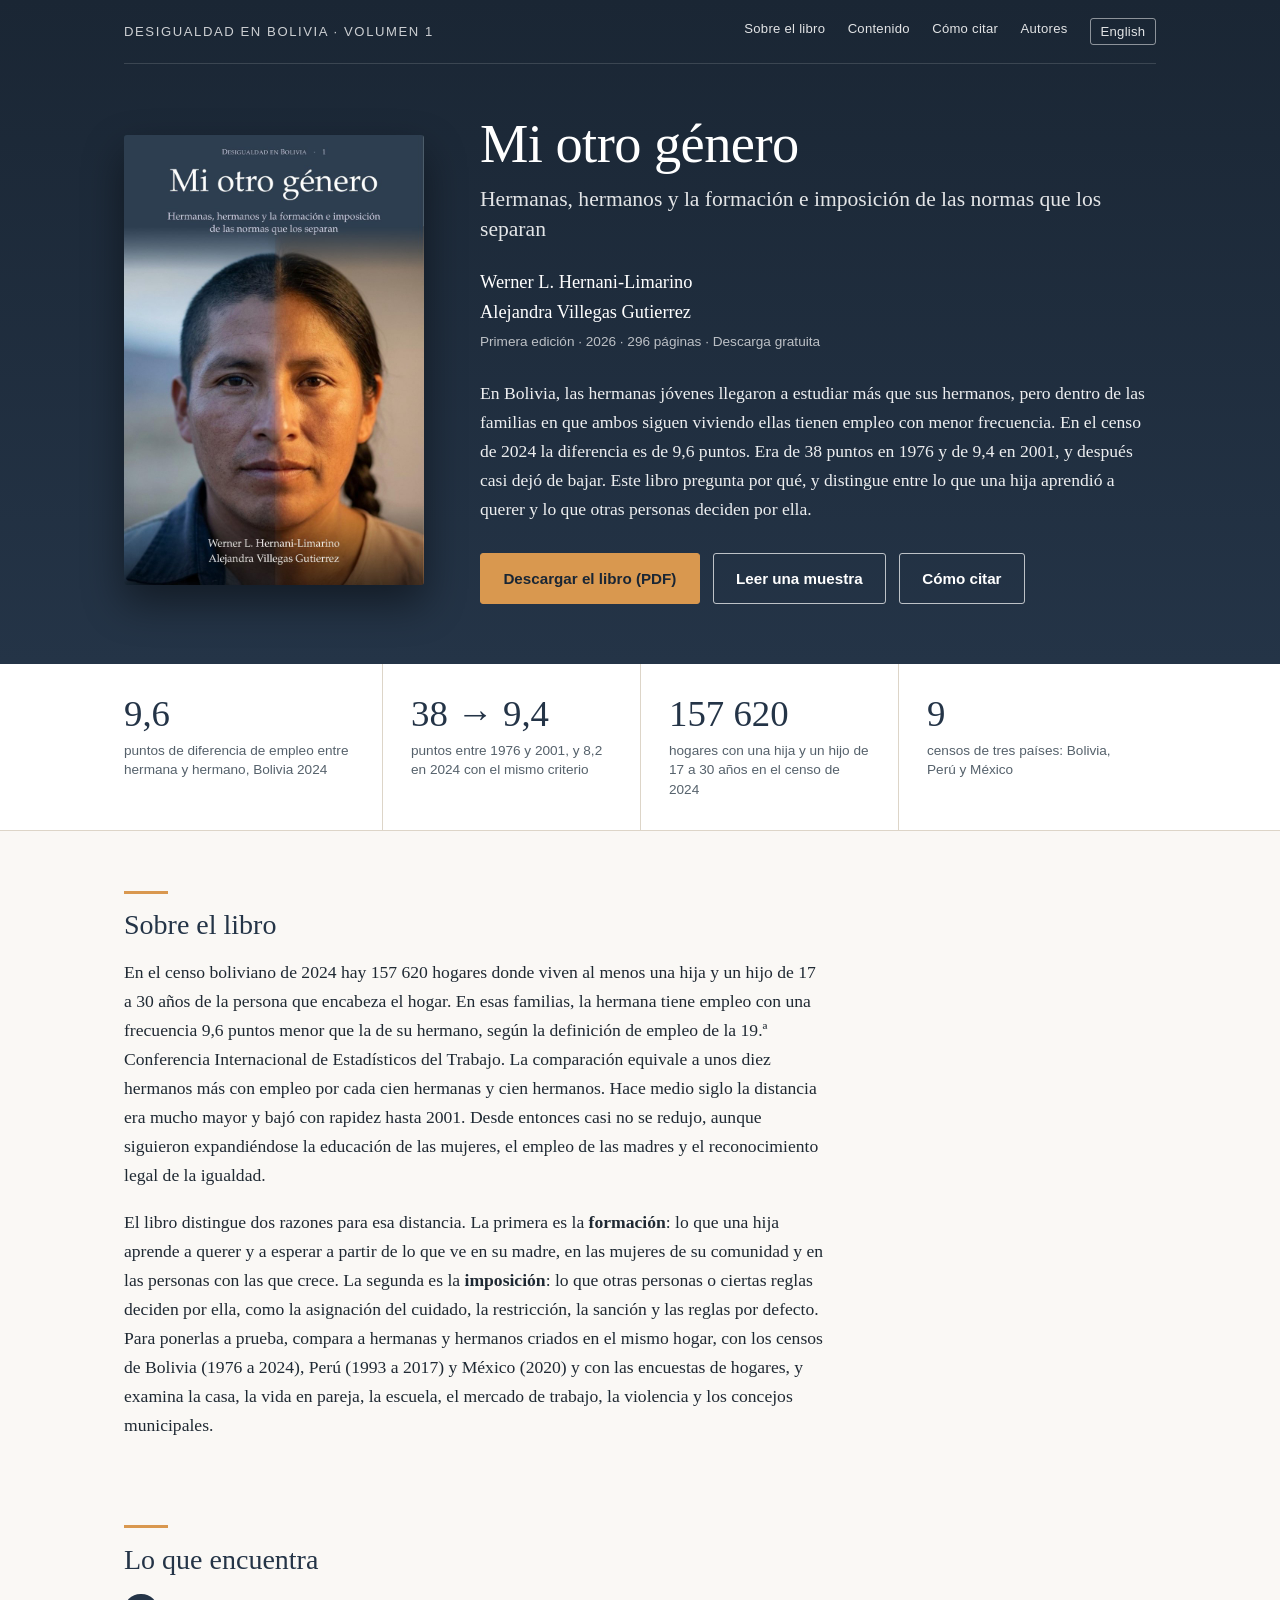
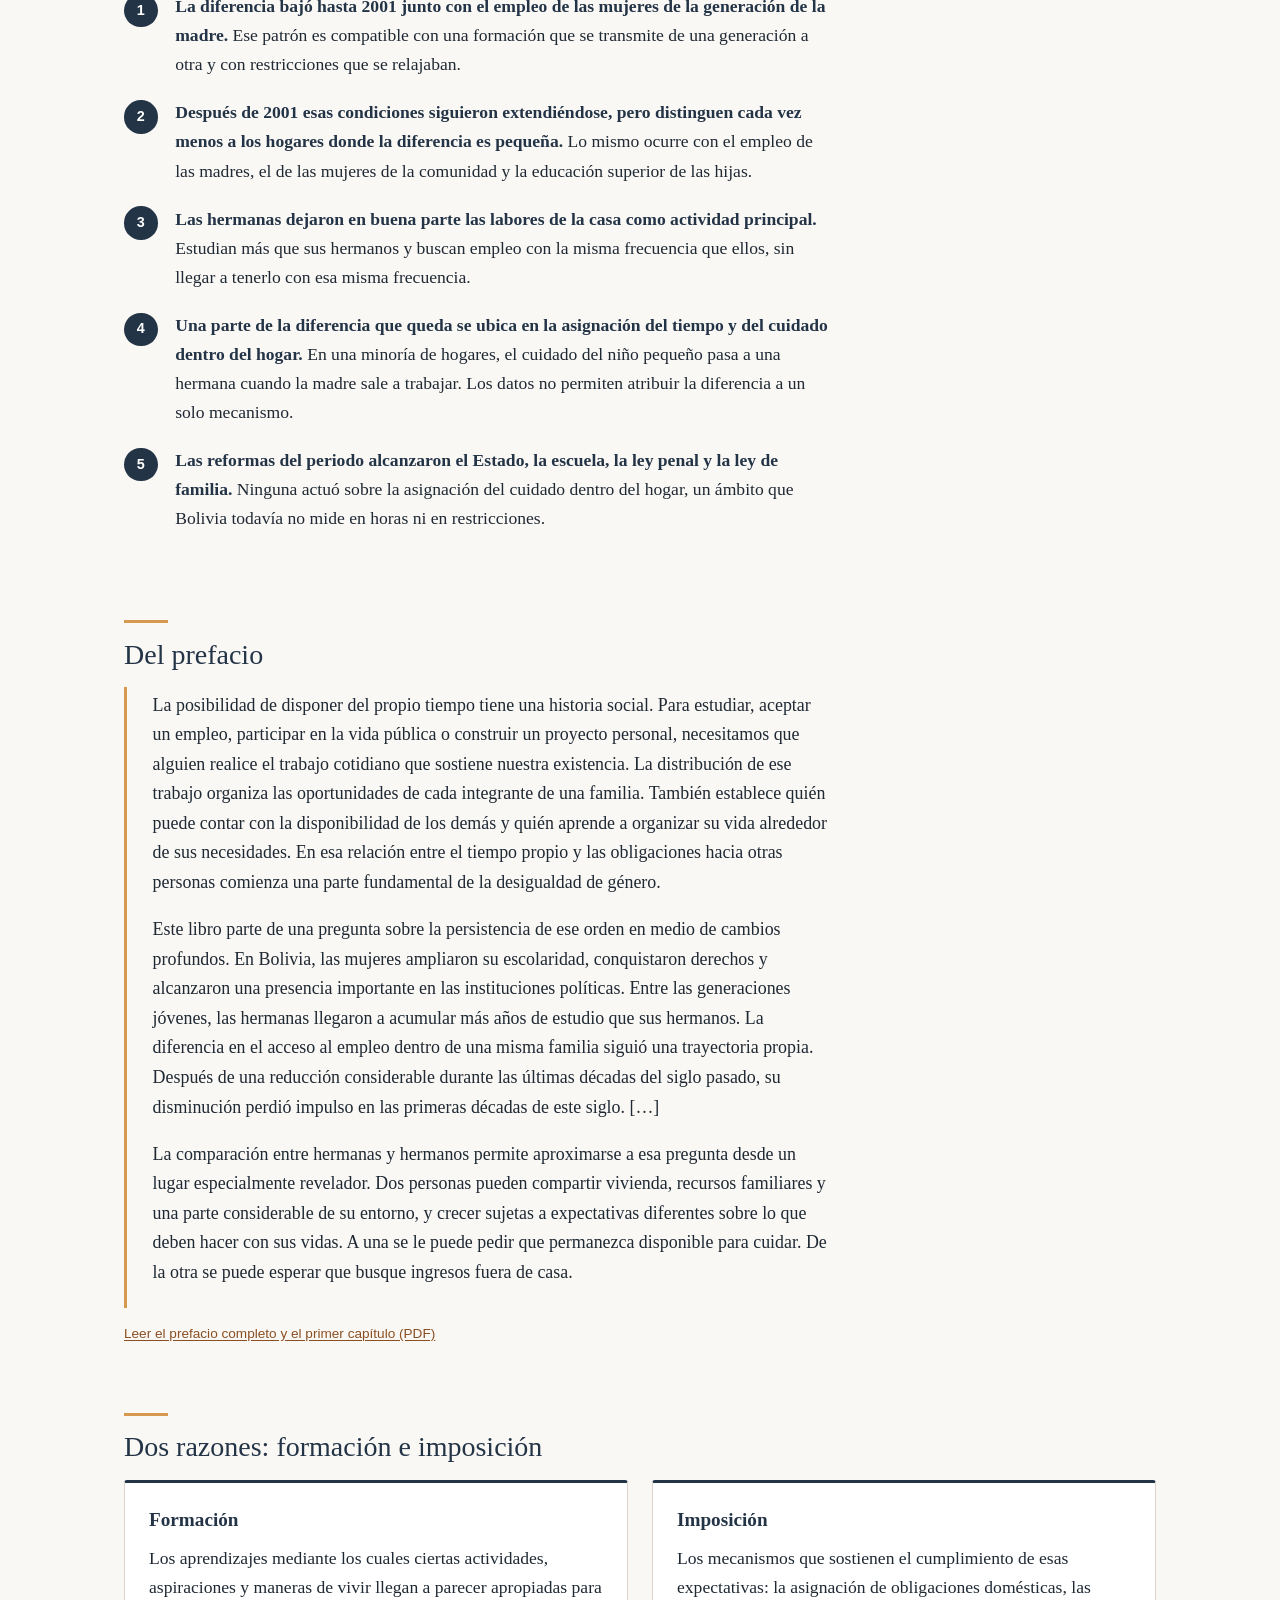
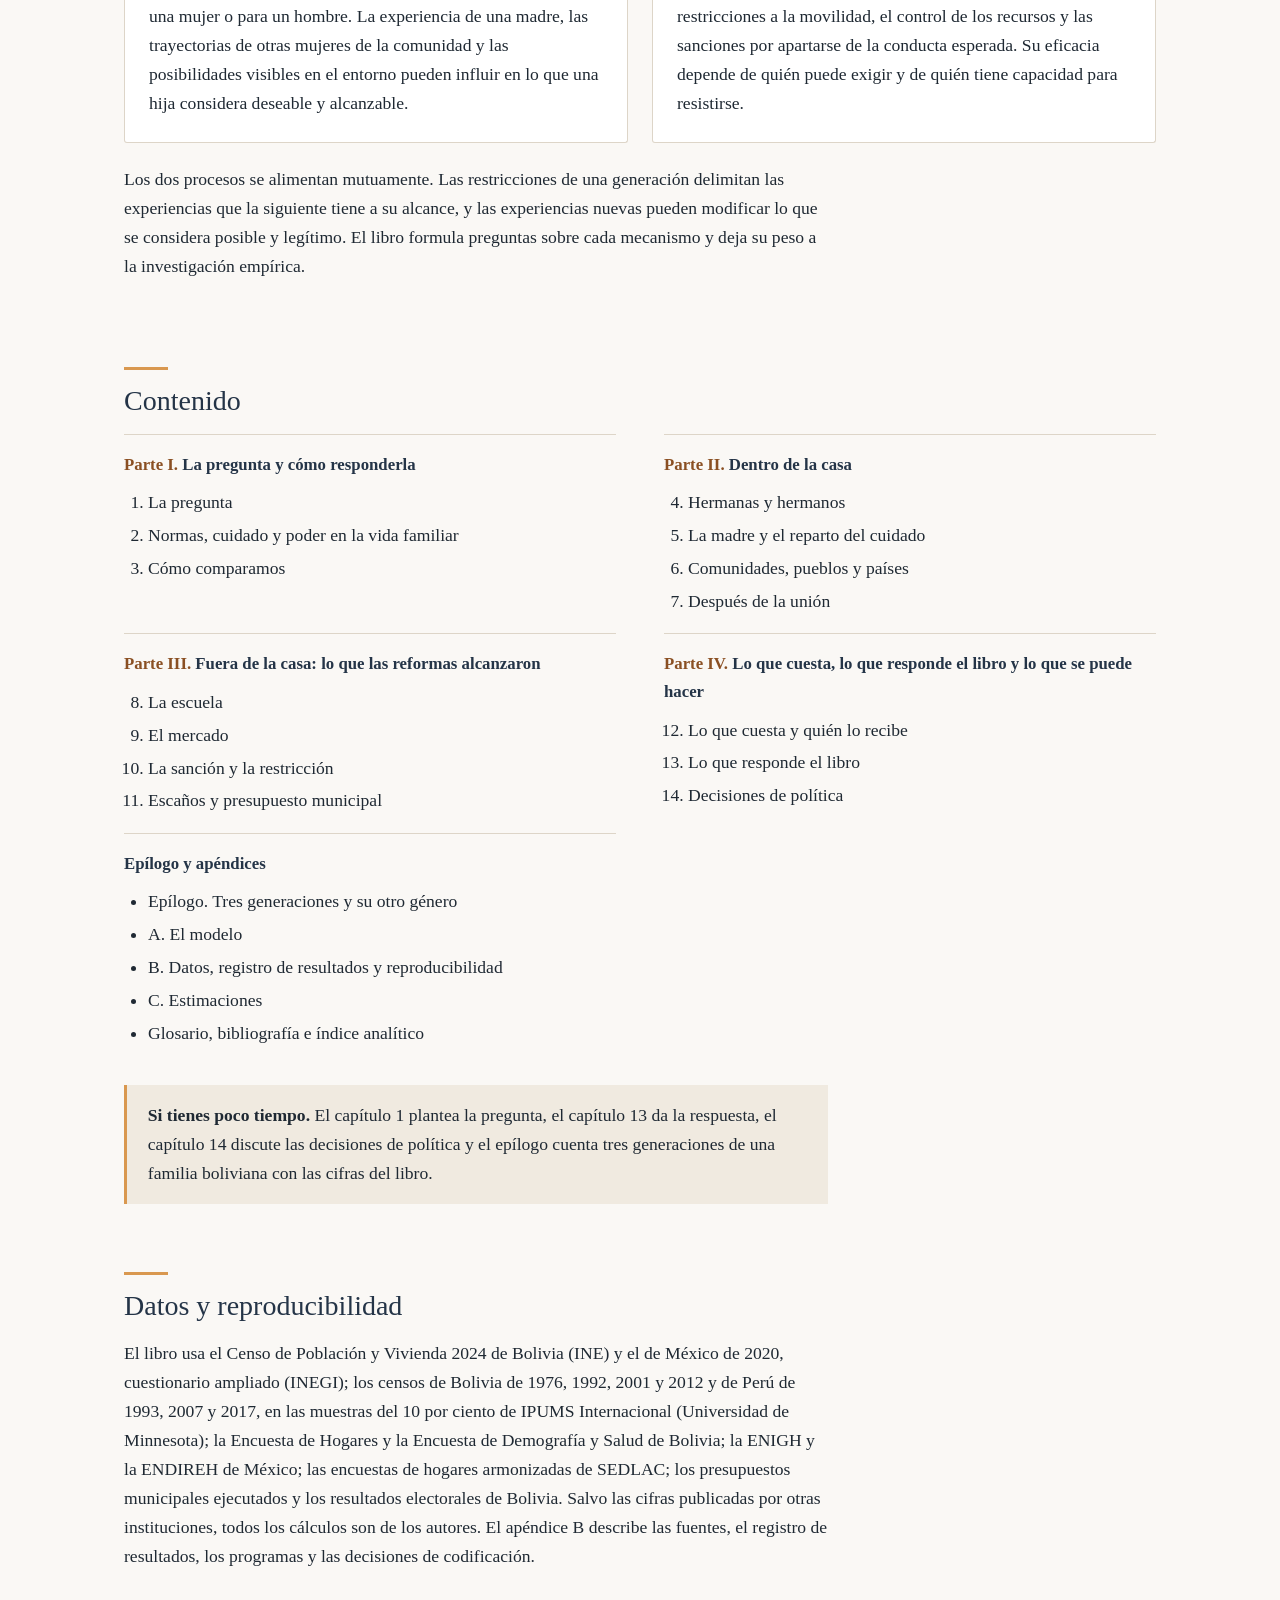
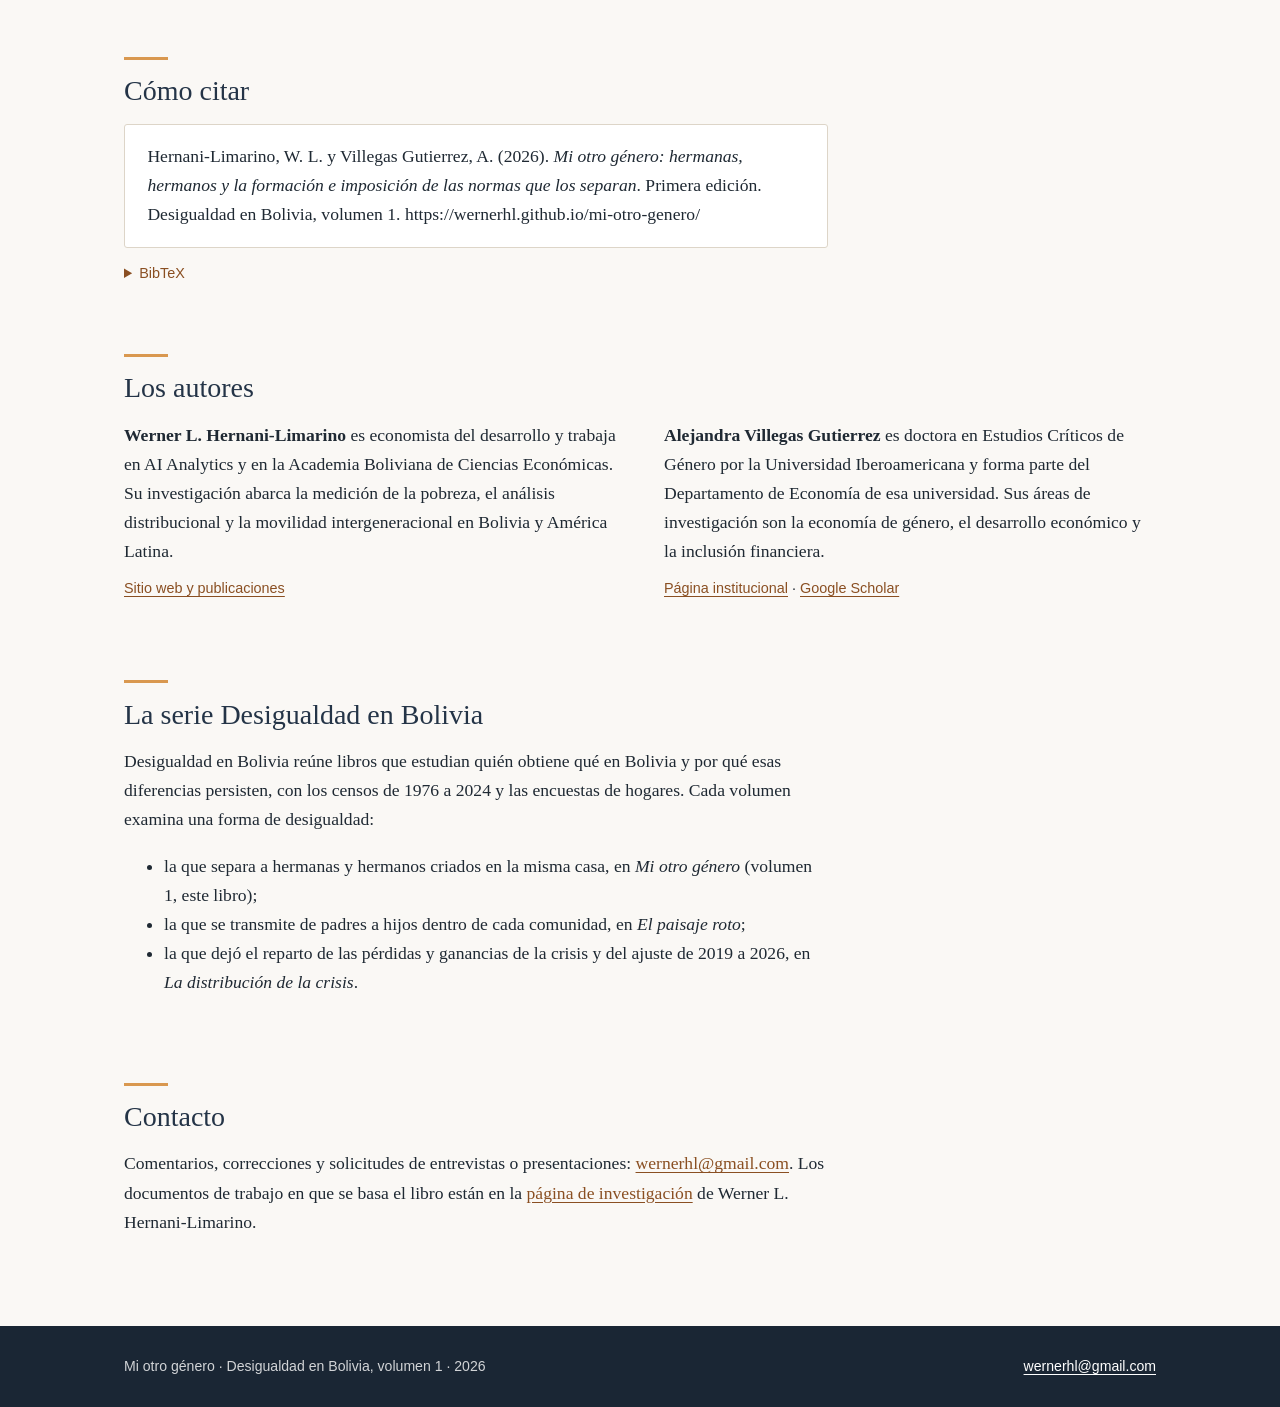
==== mi-otro-genero/index.html @ a049e43e "Move Mi otro género to standalone book pages (ES, EN) Each language has its own self-contained page " ====
<!doctype html>
<html lang="es">
<head>
<meta charset="utf-8">
<meta name="viewport" content="width=device-width, initial-scale=1">
<title>Mi otro género | Hernani-Limarino y Villegas Gutierrez</title>
<meta name="description" content="Libro sobre la diferencia de empleo entre hermanas y hermanos criados en la misma casa en Bolivia, Perú y México, y sobre cómo la formación y la imposición de las normas de género la sostienen. Desigualdad en Bolivia, volumen 1. Descarga gratuita.">
<link rel="canonical" href="https://wernerhl.github.io/mi-otro-genero/">
<link rel="alternate" hreflang="es" href="https://wernerhl.github.io/mi-otro-genero/">
<link rel="alternate" hreflang="en" href="https://wernerhl.github.io/mi-otro-genero/en/">
<link rel="alternate" hreflang="x-default" href="https://wernerhl.github.io/mi-otro-genero/">
<link rel="icon" type="image/png" href="assets/favicon.png">
<link rel="stylesheet" href="assets/style.css">
<meta property="og:type" content="book">
<meta property="og:locale" content="es">
<meta property="og:title" content="Mi otro género">
<meta property="og:description" content="Hermanas, hermanos y la formación e imposición de las normas que los separan. Werner L. Hernani-Limarino y Alejandra Villegas Gutierrez.">
<meta property="og:url" content="https://wernerhl.github.io/mi-otro-genero/">
<meta property="og:image" content="https://wernerhl.github.io/mi-otro-genero/assets/cover-og.jpg">
<meta name="twitter:card" content="summary_large_image">
<script type="application/ld+json">
{
  "@context": "https://schema.org",
  "@type": "Book",
  "name": "Mi otro género",
  "alternativeHeadline": "Hermanas, hermanos y la formación e imposición de las normas que los separan",
  "inLanguage": "es",
  "datePublished": "2026",
  "bookEdition": "Primera edición",
  "numberOfPages": 296,
  "url": "https://wernerhl.github.io/mi-otro-genero/",
  "image": "https://wernerhl.github.io/mi-otro-genero/assets/cover.jpg",
  "description": "Libro sobre la diferencia de empleo entre hermanas y hermanos criados en la misma casa en Bolivia, Perú y México, y sobre cómo la formación y la imposición de las normas de género la sostienen.",
  "keywords": "normas de género, empleo femenino, hermanas y hermanos, formación e imposición, cuidado, censos, Bolivia, América Latina",
  "author": [
    {"@type": "Person", "name": "Werner L. Hernani-Limarino"},
    {"@type": "Person", "name": "Alejandra Villegas Gutierrez"}
  ],
  "isPartOf": {"@type": "BookSeries", "name": "Desigualdad en Bolivia", "position": 1},
  "isAccessibleForFree": true,
  "workExample": {
    "@type": "Book",
    "bookFormat": "https://schema.org/EBook",
    "encodingFormat": "application/pdf",
    "url": "https://wernerhl.github.io/mi-otro-genero/mi-otro-genero.pdf"
  }
}
</script>
</head>
<body>
<a class="skip" href="#contenido-principal">Ir al contenido</a>

<header class="hero">
  <div class="wrap">
    <div class="topbar">
      <span class="series">Desigualdad en Bolivia · Volumen 1</span>
      <nav aria-label="Secciones">
        <a href="#sobre-el-libro">Sobre el libro</a>
        <a href="#contenido">Contenido</a>
        <a href="#como-citar">Cómo citar</a>
        <a href="#autores">Autores</a>
        <a class="lang" href="en/" hreflang="en" lang="en">English</a>
      </nav>
    </div>
    <div class="hero-grid">
      <figure class="cover">
        <img src="assets/cover.jpg" width="800" height="1200" alt="Portada de Mi otro género: el rostro de un hombre y de una mujer unidos en una sola imagen">
      </figure>
      <div>
        <h1>Mi otro género</h1>
        <p class="subtitle">Hermanas, hermanos y la formación e imposición de las normas que los separan</p>
        <p class="authors">Werner L. Hernani-Limarino<br>Alejandra Villegas Gutierrez</p>
        <p class="edition">Primera edición · 2026 · 296 páginas · Descarga gratuita</p>
        <p class="lead">En Bolivia, las hermanas jóvenes llegaron a estudiar más que sus hermanos, pero dentro de las familias en que ambos siguen viviendo ellas tienen empleo con menor frecuencia. En el censo de 2024 la diferencia es de 9,6 puntos. Era de 38 puntos en 1976 y de 9,4 en 2001, y después casi dejó de bajar. Este libro pregunta por qué, y distingue entre lo que una hija aprendió a querer y lo que otras personas deciden por ella.</p>
        <div class="buttons">
          <a class="btn primary" href="mi-otro-genero.pdf">Descargar el libro (PDF)</a>
          <a class="btn" href="mi-otro-genero-muestra.pdf">Leer una muestra</a>
          <a class="btn" href="#como-citar">Cómo citar</a>
        </div>
      </div>
    </div>
  </div>
</header>

<div class="figures">
  <div class="wrap">
    <ul>
      <li><span class="n">9,6</span><span class="l">puntos de diferencia de empleo entre hermana y hermano, Bolivia 2024</span></li>
      <li><span class="n">38 → 9,4</span><span class="l">puntos entre 1976 y 2001, y 8,2 en 2024 con el mismo criterio</span></li>
      <li><span class="n">157 620</span><span class="l">hogares con una hija y un hijo de 17 a 30 años en el censo de 2024</span></li>
      <li><span class="n">9</span><span class="l">censos de tres países: Bolivia, Perú y México</span></li>
    </ul>
  </div>
</div>

<main id="contenido-principal" class="wrap">

<section id="sobre-el-libro">
  <h2>Sobre el libro</h2>
  <div class="text">
    <p>En el censo boliviano de 2024 hay 157 620 hogares donde viven al menos una hija y un hijo de 17 a 30 años de la persona que encabeza el hogar. En esas familias, la hermana tiene empleo con una frecuencia 9,6 puntos menor que la de su hermano, según la definición de empleo de la 19.ª Conferencia Internacional de Estadísticos del Trabajo. La comparación equivale a unos diez hermanos más con empleo por cada cien hermanas y cien hermanos. Hace medio siglo la distancia era mucho mayor y bajó con rapidez hasta 2001. Desde entonces casi no se redujo, aunque siguieron expandiéndose la educación de las mujeres, el empleo de las madres y el reconocimiento legal de la igualdad.</p>
    <p>El libro distingue dos razones para esa distancia. La primera es la <strong>formación</strong>: lo que una hija aprende a querer y a esperar a partir de lo que ve en su madre, en las mujeres de su comunidad y en las personas con las que crece. La segunda es la <strong>imposición</strong>: lo que otras personas o ciertas reglas deciden por ella, como la asignación del cuidado, la restricción, la sanción y las reglas por defecto. Para ponerlas a prueba, compara a hermanas y hermanos criados en el mismo hogar, con los censos de Bolivia (1976 a 2024), Perú (1993 a 2017) y México (2020) y con las encuestas de hogares, y examina la casa, la vida en pareja, la escuela, el mercado de trabajo, la violencia y los concejos municipales.</p>
  </div>
</section>

<section id="hallazgos">
  <h2>Lo que encuentra</h2>
  <ol class="findings text">
    <li><strong>La diferencia bajó hasta 2001 junto con el empleo de las mujeres de la generación de la madre.</strong> Ese patrón es compatible con una formación que se transmite de una generación a otra y con restricciones que se relajaban.</li>
    <li><strong>Después de 2001 esas condiciones siguieron extendiéndose, pero distinguen cada vez menos a los hogares donde la diferencia es pequeña.</strong> Lo mismo ocurre con el empleo de las madres, el de las mujeres de la comunidad y la educación superior de las hijas.</li>
    <li><strong>Las hermanas dejaron en buena parte las labores de la casa como actividad principal.</strong> Estudian más que sus hermanos y buscan empleo con la misma frecuencia que ellos, sin llegar a tenerlo con esa misma frecuencia.</li>
    <li><strong>Una parte de la diferencia que queda se ubica en la asignación del tiempo y del cuidado dentro del hogar.</strong> En una minoría de hogares, el cuidado del niño pequeño pasa a una hermana cuando la madre sale a trabajar. Los datos no permiten atribuir la diferencia a un solo mecanismo.</li>
    <li><strong>Las reformas del periodo alcanzaron el Estado, la escuela, la ley penal y la ley de familia.</strong> Ninguna actuó sobre la asignación del cuidado dentro del hogar, un ámbito que Bolivia todavía no mide en horas ni en restricciones.</li>
  </ol>
</section>

<section id="prefacio">
  <h2>Del prefacio</h2>
  <blockquote class="preface">
    <p>La posibilidad de disponer del propio tiempo tiene una historia social. Para estudiar, aceptar un empleo, participar en la vida pública o construir un proyecto personal, necesitamos que alguien realice el trabajo cotidiano que sostiene nuestra existencia. La distribución de ese trabajo organiza las oportunidades de cada integrante de una familia. También establece quién puede contar con la disponibilidad de los demás y quién aprende a organizar su vida alrededor de sus necesidades. En esa relación entre el tiempo propio y las obligaciones hacia otras personas comienza una parte fundamental de la desigualdad de género.</p>
    <p>Este libro parte de una pregunta sobre la persistencia de ese orden en medio de cambios profundos. En Bolivia, las mujeres ampliaron su escolaridad, conquistaron derechos y alcanzaron una presencia importante en las instituciones políticas. Entre las generaciones jóvenes, las hermanas llegaron a acumular más años de estudio que sus hermanos. La diferencia en el acceso al empleo dentro de una misma familia siguió una trayectoria propia. Después de una reducción considerable durante las últimas décadas del siglo pasado, su disminución perdió impulso en las primeras décadas de este siglo. […]</p>
    <p>La comparación entre hermanas y hermanos permite aproximarse a esa pregunta desde un lugar especialmente revelador. Dos personas pueden compartir vivienda, recursos familiares y una parte considerable de su entorno, y crecer sujetas a expectativas diferentes sobre lo que deben hacer con sus vidas. A una se le puede pedir que permanezca disponible para cuidar. De la otra se puede esperar que busque ingresos fuera de casa.</p>
  </blockquote>
  <p class="source"><a href="mi-otro-genero-muestra.pdf">Leer el prefacio completo y el primer capítulo (PDF)</a></p>
</section>

<section id="dos-razones">
  <h2>Dos razones: formación e imposición</h2>
  <div class="two">
    <div class="card">
      <h3>Formación</h3>
      <p>Los aprendizajes mediante los cuales ciertas actividades, aspiraciones y maneras de vivir llegan a parecer apropiadas para una mujer o para un hombre. La experiencia de una madre, las trayectorias de otras mujeres de la comunidad y las posibilidades visibles en el entorno pueden influir en lo que una hija considera deseable y alcanzable.</p>
    </div>
    <div class="card">
      <h3>Imposición</h3>
      <p>Los mecanismos que sostienen el cumplimiento de esas expectativas: la asignación de obligaciones domésticas, las restricciones a la movilidad, el control de los recursos y las sanciones por apartarse de la conducta esperada. Su eficacia depende de quién puede exigir y de quién tiene capacidad para resistirse.</p>
    </div>
  </div>
  <div class="text">
    <p>Los dos procesos se alimentan mutuamente. Las restricciones de una generación delimitan las experiencias que la siguiente tiene a su alcance, y las experiencias nuevas pueden modificar lo que se considera posible y legítimo. El libro formula preguntas sobre cada mecanismo y deja su peso a la investigación empírica.</p>
  </div>
</section>

<section id="contenido">
  <h2>Contenido</h2>
  <div class="parts">
    <div class="part">
      <h3><span>Parte I.</span> La pregunta y cómo responderla</h3>
      <ol>
        <li>La pregunta</li>
        <li>Normas, cuidado y poder en la vida familiar</li>
        <li>Cómo comparamos</li>
      </ol>
    </div>
    <div class="part">
      <h3><span>Parte II.</span> Dentro de la casa</h3>
      <ol start="4">
        <li>Hermanas y hermanos</li>
        <li>La madre y el reparto del cuidado</li>
        <li>Comunidades, pueblos y países</li>
        <li>Después de la unión</li>
      </ol>
    </div>
    <div class="part">
      <h3><span>Parte III.</span> Fuera de la casa: lo que las reformas alcanzaron</h3>
      <ol start="8">
        <li>La escuela</li>
        <li>El mercado</li>
        <li>La sanción y la restricción</li>
        <li>Escaños y presupuesto municipal</li>
      </ol>
    </div>
    <div class="part">
      <h3><span>Parte IV.</span> Lo que cuesta, lo que responde el libro y lo que se puede hacer</h3>
      <ol start="12">
        <li>Lo que cuesta y quién lo recibe</li>
        <li>Lo que responde el libro</li>
        <li>Decisiones de política</li>
      </ol>
    </div>
    <div class="part">
      <h3>Epílogo y apéndices</h3>
      <ul>
        <li>Epílogo. Tres generaciones y su otro género</li>
        <li>A. El modelo</li>
        <li>B. Datos, registro de resultados y reproducibilidad</li>
        <li>C. Estimaciones</li>
        <li>Glosario, bibliografía e índice analítico</li>
      </ul>
    </div>
  </div>
  <div class="tip">
    <p><strong>Si tienes poco tiempo.</strong> El capítulo 1 plantea la pregunta, el capítulo 13 da la respuesta, el capítulo 14 discute las decisiones de política y el epílogo cuenta tres generaciones de una familia boliviana con las cifras del libro.</p>
  </div>
</section>

<section id="datos">
  <h2>Datos y reproducibilidad</h2>
  <div class="text">
    <p>El libro usa el Censo de Población y Vivienda 2024 de Bolivia (INE) y el de México de 2020, cuestionario ampliado (INEGI); los censos de Bolivia de 1976, 1992, 2001 y 2012 y de Perú de 1993, 2007 y 2017, en las muestras del 10 por ciento de IPUMS Internacional (Universidad de Minnesota); la Encuesta de Hogares y la Encuesta de Demografía y Salud de Bolivia; la ENIGH y la ENDIREH de México; las encuestas de hogares armonizadas de SEDLAC; los presupuestos municipales ejecutados y los resultados electorales de Bolivia. Salvo las cifras publicadas por otras instituciones, todos los cálculos son de los autores. El apéndice B describe las fuentes, el registro de resultados, los programas y las decisiones de codificación.</p>
  </div>
</section>

<section id="como-citar">
  <h2>Cómo citar</h2>
  <div class="cite">
    <p>Hernani-Limarino, W. L. y Villegas Gutierrez, A. (2026). <em>Mi otro género: hermanas, hermanos y la formación e imposición de las normas que los separan</em>. Primera edición. Desigualdad en Bolivia, volumen 1. https://wernerhl.github.io/mi-otro-genero/</p>
  </div>
  <details class="bib">
    <summary>BibTeX</summary>
<pre>@book{HernaniVillegas2026MiOtroGenero,
  author    = {Hernani-Limarino, Werner L. and Villegas Gutierrez, Alejandra},
  title     = {Mi otro género: hermanas, hermanos y la formación e imposición de las normas que los separan},
  year      = {2026},
  edition   = {Primera},
  series    = {Desigualdad en Bolivia},
  number    = {1},
  language  = {spanish},
  url       = {https://wernerhl.github.io/mi-otro-genero/}
}</pre>
  </details>
</section>

<section id="autores">
  <h2>Los autores</h2>
  <div class="people">
    <div>
      <p><strong>Werner L. Hernani-Limarino</strong> es economista del desarrollo y trabaja en AI Analytics y en la Academia Boliviana de Ciencias Económicas. Su investigación abarca la medición de la pobreza, el análisis distribucional y la movilidad intergeneracional en Bolivia y América Latina.</p>
      <p class="links"><a href="https://wernerhl.github.io/es/">Sitio web y publicaciones</a></p>
    </div>
    <div>
      <p><strong>Alejandra Villegas Gutierrez</strong> es doctora en Estudios Críticos de Género por la Universidad Iberoamericana y forma parte del Departamento de Economía de esa universidad. Sus áreas de investigación son la economía de género, el desarrollo económico y la inclusión financiera.</p>
      <p class="links"><a href="https://economia.ibero.mx/personnel/mtra-maria-alejandra-villegas-gutierrez/">Página institucional</a> · <a href="https://scholar.google.com/citations?user=RIN1hb8AAAAJ&amp;hl=es">Google Scholar</a></p>
    </div>
  </div>
</section>

<section id="serie">
  <h2>La serie Desigualdad en Bolivia</h2>
  <div class="text">
    <p>Desigualdad en Bolivia reúne libros que estudian quién obtiene qué en Bolivia y por qué esas diferencias persisten, con los censos de 1976 a 2024 y las encuestas de hogares. Cada volumen examina una forma de desigualdad:</p>
    <ul>
      <li>la que separa a hermanas y hermanos criados en la misma casa, en <em>Mi otro género</em> (volumen 1, este libro);</li>
      <li>la que se transmite de padres a hijos dentro de cada comunidad, en <em>El paisaje roto</em>;</li>
      <li>la que dejó el reparto de las pérdidas y ganancias de la crisis y del ajuste de 2019 a 2026, en <em>La distribución de la crisis</em>.</li>
    </ul>
  </div>
</section>

<section id="contacto">
  <h2>Contacto</h2>
  <div class="text">
    <p>Comentarios, correcciones y solicitudes de entrevistas o presentaciones: <a href="mailto:wernerhl@gmail.com">wernerhl@gmail.com</a>. Los documentos de trabajo en que se basa el libro están en la <a href="https://wernerhl.github.io/es/investigacion.html">página de investigación</a> de Werner L. Hernani-Limarino.</p>
  </div>
</section>

</main>

<footer>
  <div class="wrap">
    <span>Mi otro género · Desigualdad en Bolivia, volumen 1 · 2026</span>
    <span><a href="mailto:wernerhl@gmail.com">wernerhl@gmail.com</a></span>
  </div>
</footer>
</body>
</html>
---- mi-otro-genero/assets/style.css ----
:root {
  --navy: #243447;
  --navy-deep: #1a2634;
  --paper: #faf8f5;
  --sand: #f0eae0;
  --ink: #1f2933;
  --muted: #55616b;
  --line: #ddd5c8;
  --amber: #d9984f;
  --link: #8a4f22;
  --serif: "Iowan Old Style", "Palatino Linotype", Palatino, "Book Antiqua", Georgia, serif;
  --sans: -apple-system, "Segoe UI", Roboto, "Helvetica Neue", Arial, sans-serif;
}

* { box-sizing: border-box; }

html { scroll-behavior: smooth; }

body {
  margin: 0;
  background: var(--paper);
  color: var(--ink);
  font-family: var(--serif);
  font-size: 1.1rem;
  line-height: 1.65;
  -webkit-text-size-adjust: 100%;
}

a { color: var(--link); text-underline-offset: 0.18em; }
a:hover { color: var(--navy); }
a:focus-visible, summary:focus-visible { outline: 3px solid var(--amber); outline-offset: 3px; }

.skip {
  position: absolute;
  left: -999px;
  top: 0;
  background: #fff;
  color: var(--navy);
  padding: 0.6rem 1rem;
  z-index: 10;
}
.skip:focus { left: 0; }

.wrap {
  width: 100%;
  max-width: 1080px;
  margin: 0 auto;
  padding: 0 24px;
}

.hero {
  background: linear-gradient(180deg, var(--navy-deep) 0%, var(--navy) 100%);
  color: #fff;
}

.topbar {
  display: flex;
  flex-wrap: wrap;
  align-items: center;
  justify-content: space-between;
  gap: 0.6rem 1.6rem;
  padding: 18px 0;
  font-family: var(--sans);
  font-size: 0.82rem;
  letter-spacing: 0.02em;
  border-bottom: 1px solid rgba(255, 255, 255, 0.14);
}
.topbar .series {
  text-transform: uppercase;
  letter-spacing: 0.12em;
  color: rgba(255, 255, 255, 0.78);
}
.topbar nav { display: flex; flex-wrap: wrap; gap: 0.4rem 1.4rem; }
.topbar a { color: rgba(255, 255, 255, 0.88); text-decoration: none; }
.topbar a:hover { color: #fff; text-decoration: underline; }
.topbar a.lang {
  border: 1px solid rgba(255, 255, 255, 0.5);
  border-radius: 3px;
  padding: 0.1rem 0.6rem;
}

.hero-grid {
  display: grid;
  grid-template-columns: 300px 1fr;
  gap: 56px;
  align-items: center;
  padding: 52px 0 60px;
}

.cover { margin: 0; }
.cover img {
  display: block;
  width: 100%;
  height: auto;
  border-radius: 3px;
  box-shadow: 0 18px 40px rgba(0, 0, 0, 0.45);
}

.hero h1 {
  margin: 0;
  font-size: 3.4rem;
  line-height: 1.05;
  font-weight: 400;
  letter-spacing: -0.01em;
}
.subtitle {
  margin: 0.7rem 0 0;
  font-size: 1.35rem;
  line-height: 1.4;
  color: rgba(255, 255, 255, 0.88);
}
.authors {
  margin: 1.4rem 0 0;
  font-size: 1.15rem;
  color: #fff;
}
.edition {
  margin: 0.2rem 0 0;
  font-family: var(--sans);
  font-size: 0.85rem;
  color: rgba(255, 255, 255, 0.7);
}
.lead {
  margin: 1.6rem 0 0;
  max-width: 40em;
  font-size: 1.1rem;
  color: rgba(255, 255, 255, 0.92);
}

.buttons { display: flex; flex-wrap: wrap; gap: 0.8rem; margin-top: 1.8rem; }
.btn {
  display: inline-block;
  font-family: var(--sans);
  font-size: 0.95rem;
  font-weight: 600;
  text-decoration: none;
  padding: 0.75rem 1.4rem;
  border-radius: 3px;
  border: 1.5px solid rgba(255, 255, 255, 0.7);
  color: #fff;
}
.btn:hover { background: rgba(255, 255, 255, 0.12); color: #fff; }
.btn.primary { background: var(--amber); border-color: var(--amber); color: var(--navy-deep); }
.btn.primary:hover { background: #e6aa66; border-color: #e6aa66; color: var(--navy-deep); }

.figures {
  background: #fff;
  border-bottom: 1px solid var(--line);
}
.figures ul {
  list-style: none;
  margin: 0;
  padding: 0;
  display: grid;
  grid-template-columns: repeat(4, 1fr);
}
.figures li { padding: 30px 28px 30px 0; }
.figures li + li { padding-left: 28px; border-left: 1px solid var(--line); }
.figures .n {
  display: block;
  font-size: 2.3rem;
  line-height: 1.1;
  color: var(--navy);
  white-space: nowrap;
}
.figures .l {
  display: block;
  margin-top: 0.4rem;
  font-family: var(--sans);
  font-size: 0.85rem;
  line-height: 1.45;
  color: var(--muted);
}

section { padding: 12px 0 8px; }
.text { max-width: 44rem; }

h2 {
  margin: 3rem 0 1rem;
  font-size: 1.75rem;
  line-height: 1.2;
  font-weight: 400;
  color: var(--navy);
}
h2::before {
  content: "";
  display: block;
  width: 44px;
  height: 3px;
  background: var(--amber);
  margin-bottom: 0.9rem;
}
h3 { margin: 0 0 0.5rem; font-size: 1.2rem; font-weight: 600; color: var(--navy); }

p { margin: 0 0 1.1rem; }

.findings {
  list-style: none;
  counter-reset: f;
  margin: 0;
  padding: 0;
}
.findings li {
  counter-increment: f;
  position: relative;
  padding: 0 0 1.2rem 3.2rem;
}
.findings li::before {
  content: counter(f);
  position: absolute;
  left: 0;
  top: 0.1rem;
  width: 2.1rem;
  height: 2.1rem;
  border-radius: 50%;
  background: var(--navy);
  color: #fff;
  font-family: var(--sans);
  font-size: 0.9rem;
  font-weight: 600;
  display: flex;
  align-items: center;
  justify-content: center;
}
.findings strong { color: var(--navy); font-weight: 600; }

blockquote.preface {
  margin: 0;
  padding: 0.2rem 0 0.2rem 1.6rem;
  border-left: 3px solid var(--amber);
  max-width: 44rem;
}
blockquote.preface p { font-size: 1.12rem; }
.source {
  margin: 0.9rem 0 0;
  font-family: var(--sans);
  font-size: 0.85rem;
  color: var(--muted);
}

.two {
  display: grid;
  grid-template-columns: 1fr 1fr;
  gap: 24px;
  margin: 0 0 1.4rem;
}
.card {
  background: #fff;
  border: 1px solid var(--line);
  border-top: 3px solid var(--navy);
  border-radius: 3px;
  padding: 1.3rem 1.5rem 0.4rem;
}

.parts {
  display: grid;
  grid-template-columns: 1fr 1fr;
  gap: 6px 48px;
}
.part { padding: 1rem 0 0.6rem; border-top: 1px solid var(--line); }
.part h3 { font-size: 1.05rem; }
.part h3 span { color: var(--link); }
.part ol, .part ul { margin: 0; padding-left: 1.5rem; }
.part li { padding: 0.12rem 0; }

.tip {
  background: var(--sand);
  border-left: 3px solid var(--amber);
  padding: 1rem 1.3rem;
  margin: 1.6rem 0 0;
  max-width: 44rem;
}
.tip p { margin: 0; }

.cite {
  background: #fff;
  border: 1px solid var(--line);
  border-radius: 3px;
  padding: 1.1rem 1.4rem;
  max-width: 44rem;
  overflow-wrap: anywhere;
}
.cite p { margin: 0; }

details.bib { margin-top: 0.9rem; max-width: 44rem; }
details.bib summary {
  cursor: pointer;
  font-family: var(--sans);
  font-size: 0.9rem;
  color: var(--link);
}
details.bib pre {
  margin: 0.7rem 0 0;
  padding: 1rem 1.2rem;
  background: var(--navy-deep);
  color: #f2ede4;
  border-radius: 3px;
  overflow-x: auto;
  font-size: 0.82rem;
  line-height: 1.55;
}

.people { display: grid; grid-template-columns: 1fr 1fr; gap: 24px 48px; }
.people p { margin-bottom: 0.7rem; }
.links { font-family: var(--sans); font-size: 0.9rem; }

footer {
  margin-top: 4rem;
  background: var(--navy-deep);
  color: rgba(255, 255, 255, 0.8);
  font-family: var(--sans);
  font-size: 0.88rem;
  padding: 1.8rem 0;
}
footer .wrap { display: flex; flex-wrap: wrap; justify-content: space-between; gap: 0.6rem 2rem; }
footer a { color: #fff; }

@media (max-width: 900px) {
  .hero-grid { grid-template-columns: 220px 1fr; gap: 36px; padding: 40px 0 48px; }
  .hero h1 { font-size: 2.7rem; }
  .figures ul { grid-template-columns: 1fr 1fr; }
  .figures li:nth-child(3) { padding-left: 0; border-left: 0; }
  .figures li:nth-child(n+3) { border-top: 1px solid var(--line); }
}

@media (max-width: 680px) {
  body { font-size: 1.05rem; }
  .wrap { padding: 0 18px; }
  .hero-grid { grid-template-columns: 1fr; gap: 28px; }
  .cover { max-width: 230px; margin: 0 auto; }
  .hero h1 { font-size: 2.4rem; }
  .subtitle { font-size: 1.2rem; }
  .topbar nav a:not(.lang) { display: none; }
  .two, .parts, .people { grid-template-columns: 1fr; }
  .figures .n { font-size: 1.9rem; }
  .figures li { padding-right: 14px; }
  .figures li + li { padding-left: 16px; }
  .figures li:nth-child(3) { padding-left: 0; }
}

@media print {
  .topbar, .buttons, footer { display: none; }
  .hero { background: none; color: #000; }
  .hero * { color: #000 !important; }
}
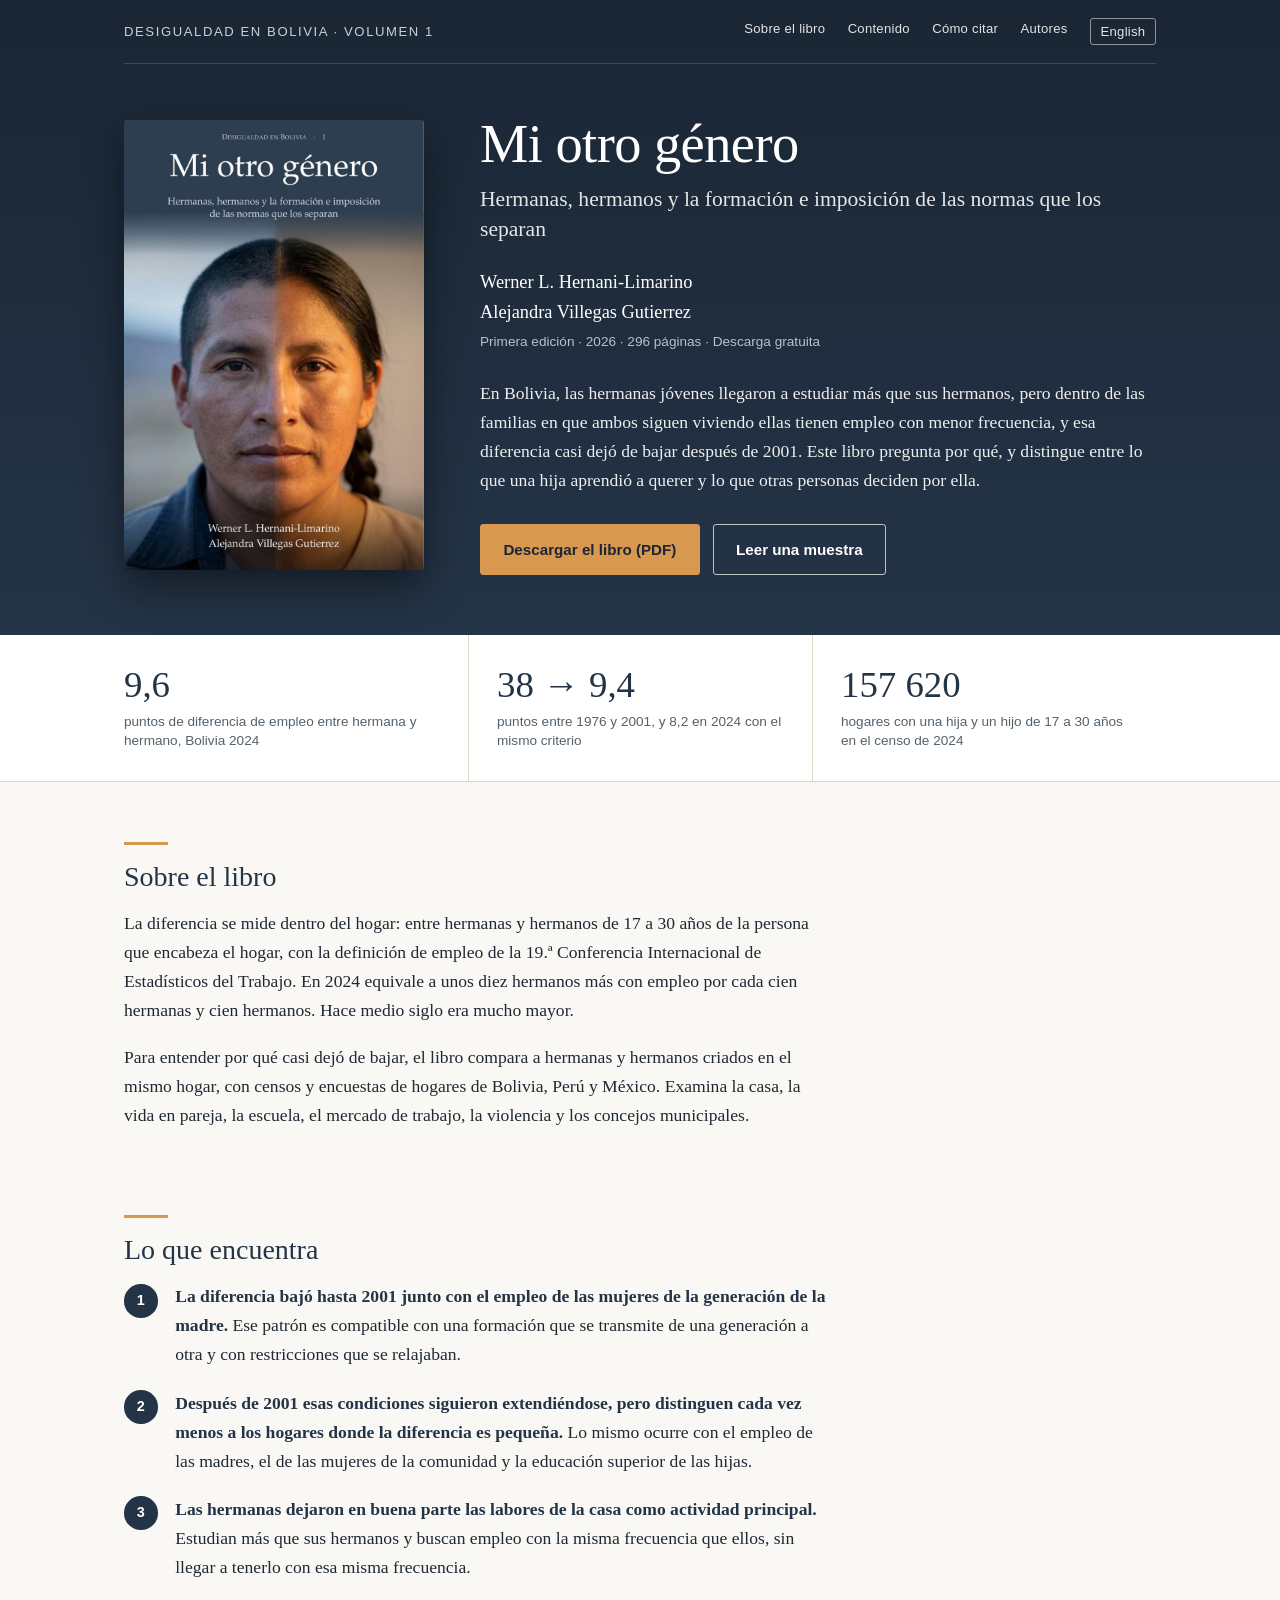
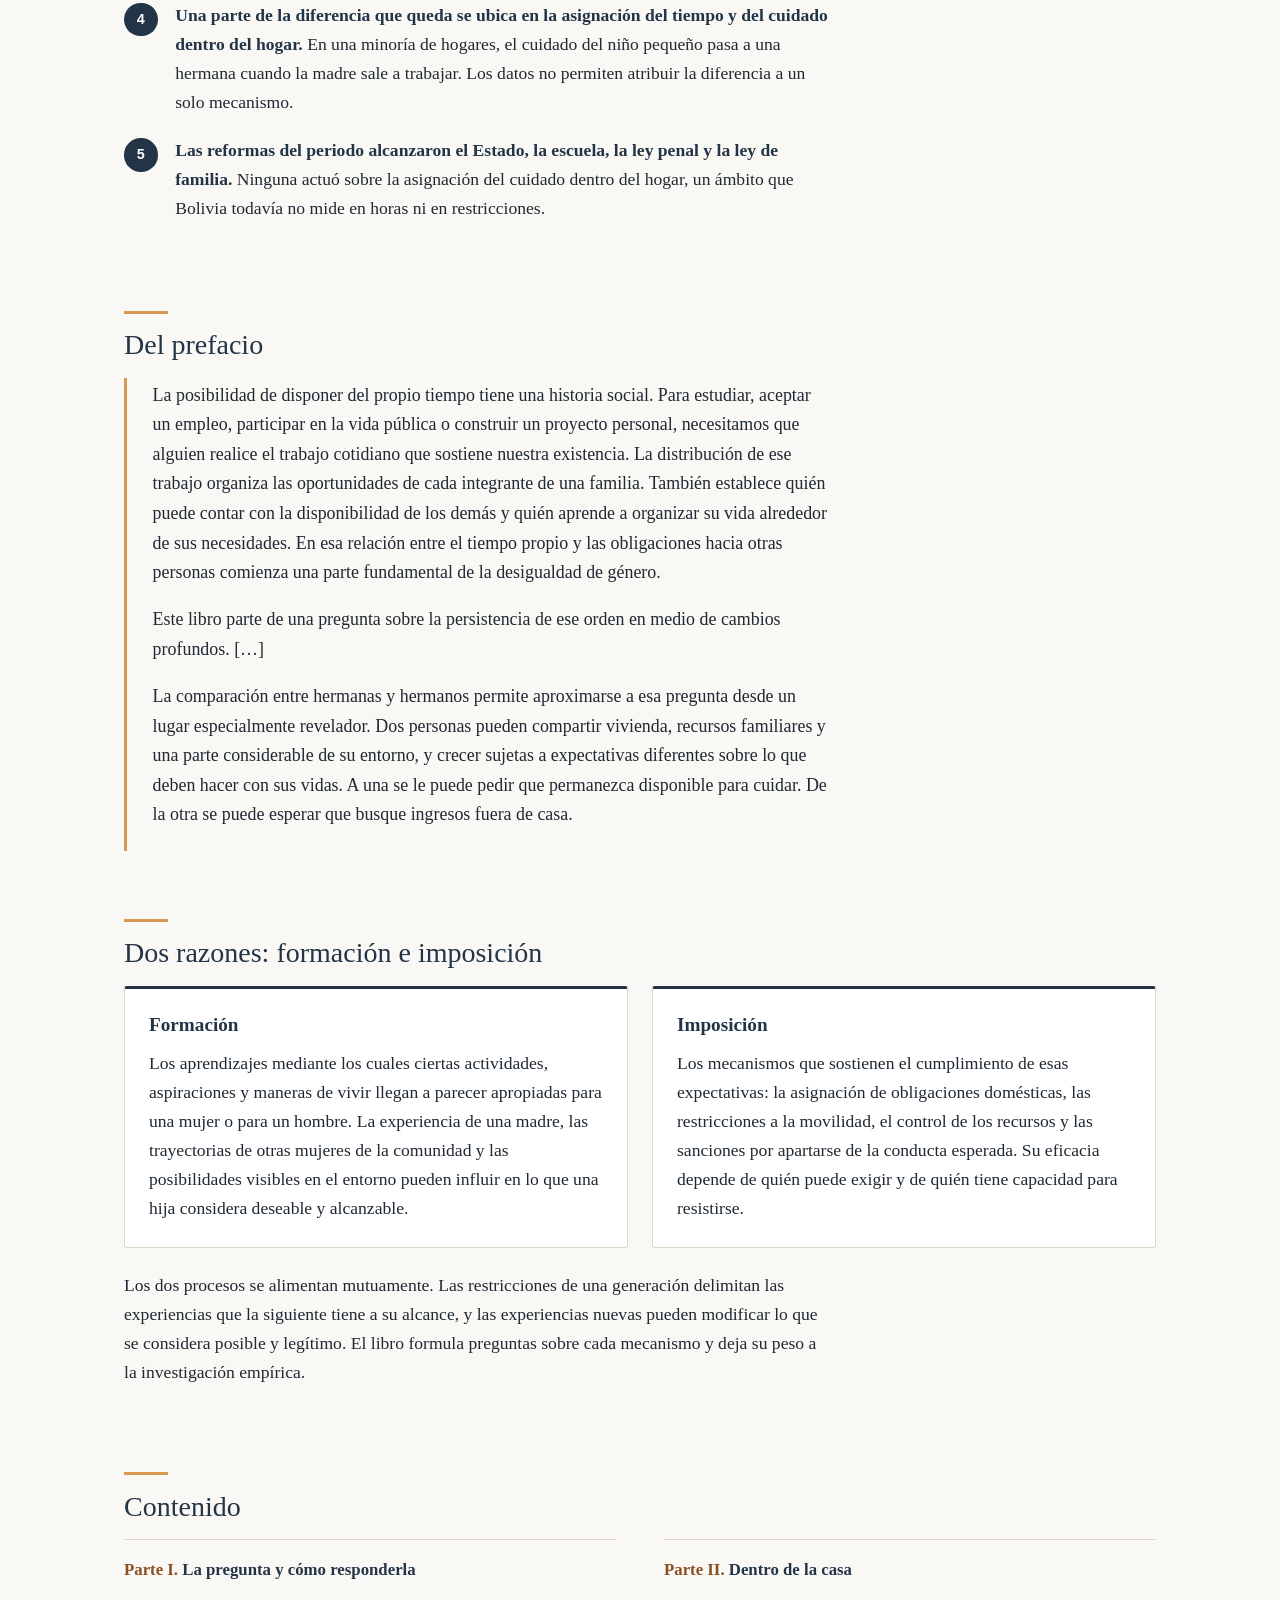
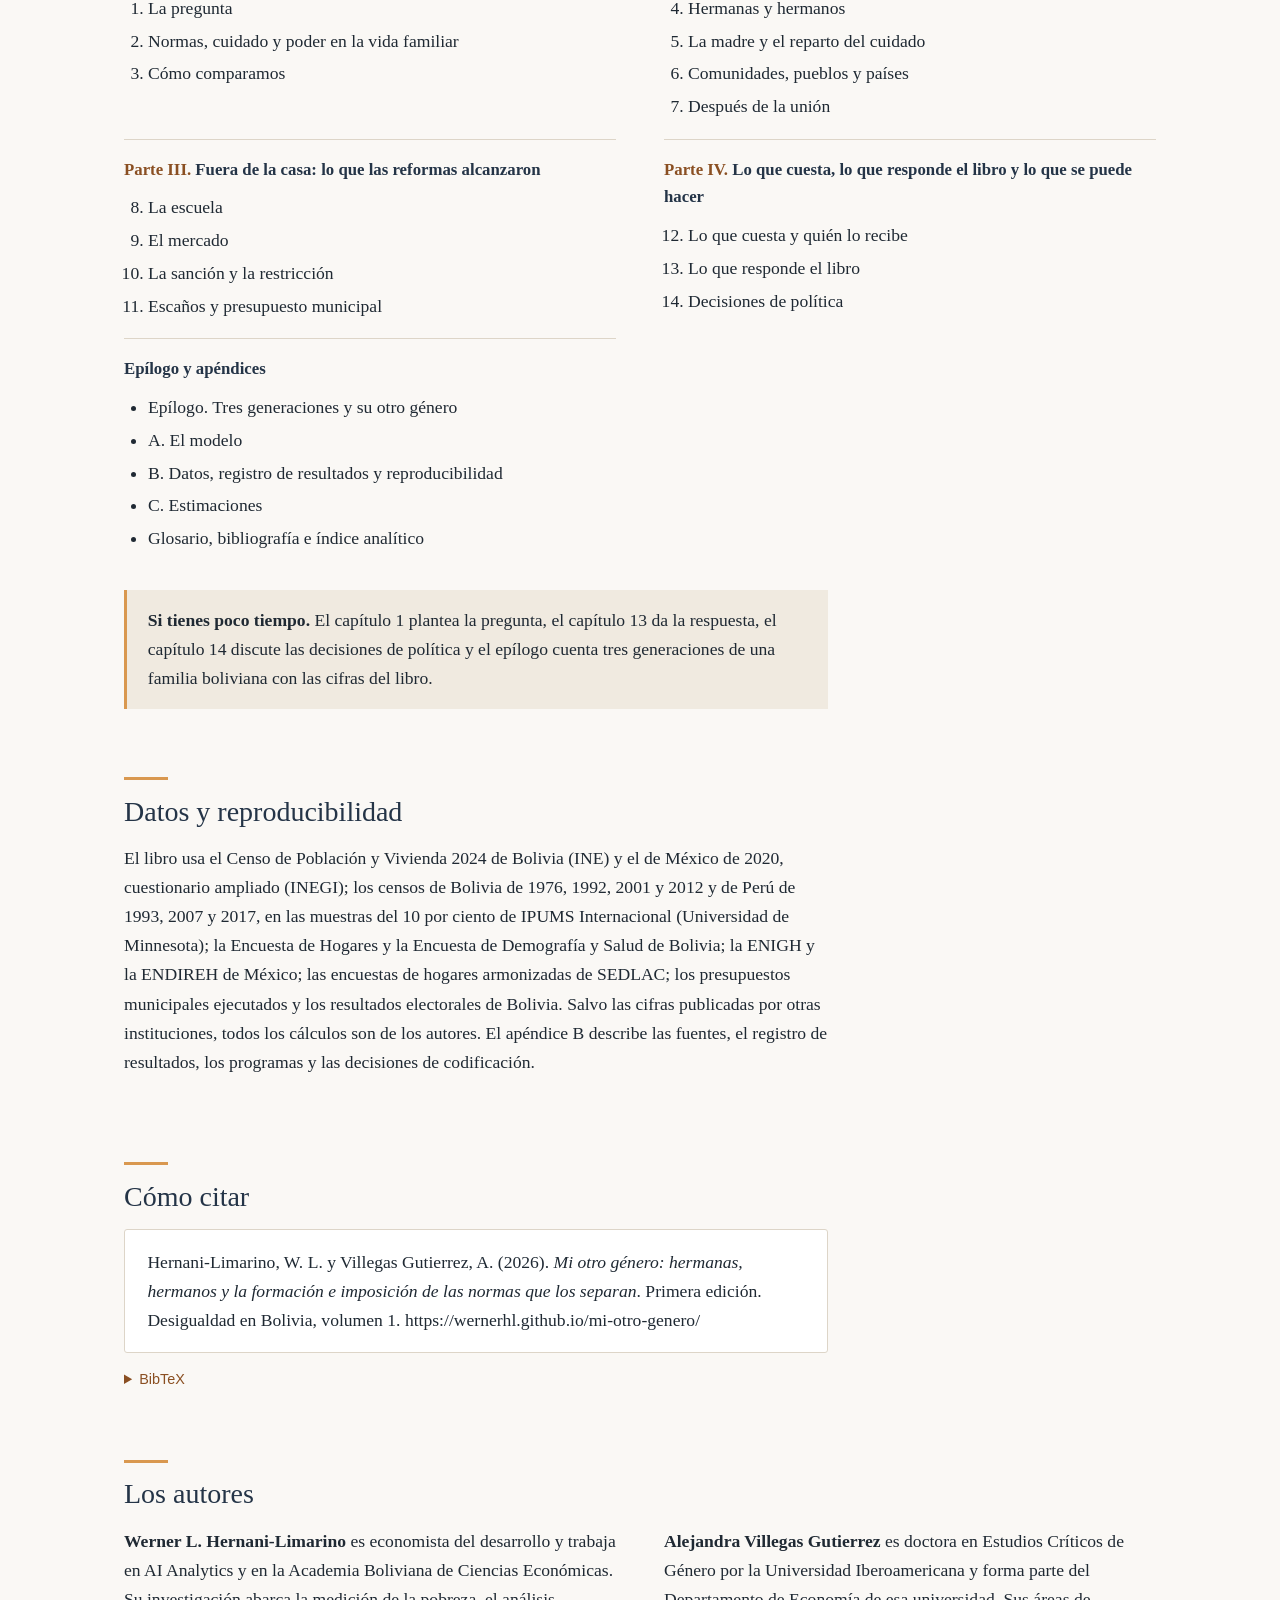
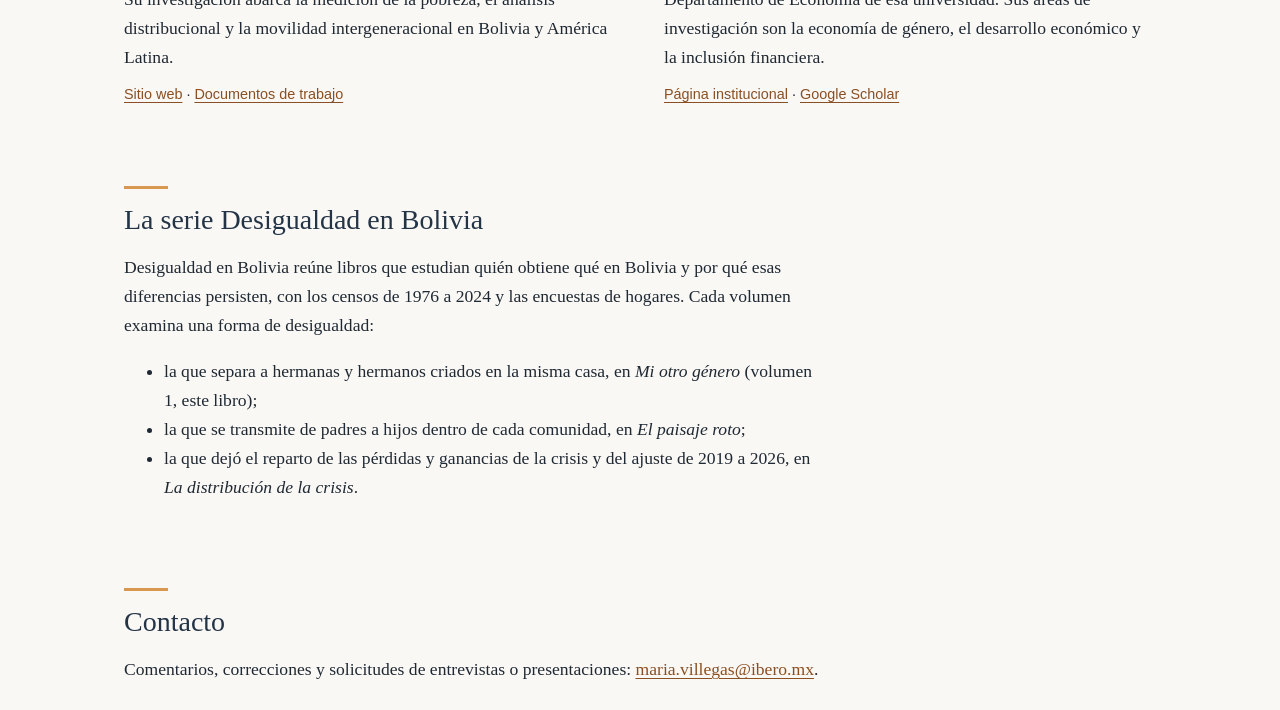
==== commit a8c8cff0: "Trim repeated content on the book pages; contact is Alejandra Villegas Co-Authored-By: Claude Sonnet" ====
--- a/mi-otro-genero/index.html
+++ b/mi-otro-genero/index.html
@@ -71,11 +71,10 @@
         <p class="subtitle">Hermanas, hermanos y la formación e imposición de las normas que los separan</p>
         <p class="authors">Werner L. Hernani-Limarino<br>Alejandra Villegas Gutierrez</p>
         <p class="edition">Primera edición · 2026 · 296 páginas · Descarga gratuita</p>
-        <p class="lead">En Bolivia, las hermanas jóvenes llegaron a estudiar más que sus hermanos, pero dentro de las familias en que ambos siguen viviendo ellas tienen empleo con menor frecuencia. En el censo de 2024 la diferencia es de 9,6 puntos. Era de 38 puntos en 1976 y de 9,4 en 2001, y después casi dejó de bajar. Este libro pregunta por qué, y distingue entre lo que una hija aprendió a querer y lo que otras personas deciden por ella.</p>
+        <p class="lead">En Bolivia, las hermanas jóvenes llegaron a estudiar más que sus hermanos, pero dentro de las familias en que ambos siguen viviendo ellas tienen empleo con menor frecuencia, y esa diferencia casi dejó de bajar después de 2001. Este libro pregunta por qué, y distingue entre lo que una hija aprendió a querer y lo que otras personas deciden por ella.</p>
         <div class="buttons">
           <a class="btn primary" href="mi-otro-genero.pdf">Descargar el libro (PDF)</a>
           <a class="btn" href="mi-otro-genero-muestra.pdf">Leer una muestra</a>
-          <a class="btn" href="#como-citar">Cómo citar</a>
         </div>
       </div>
     </div>
@@ -88,7 +87,6 @@
       <li><span class="n">9,6</span><span class="l">puntos de diferencia de empleo entre hermana y hermano, Bolivia 2024</span></li>
       <li><span class="n">38 → 9,4</span><span class="l">puntos entre 1976 y 2001, y 8,2 en 2024 con el mismo criterio</span></li>
       <li><span class="n">157 620</span><span class="l">hogares con una hija y un hijo de 17 a 30 años en el censo de 2024</span></li>
-      <li><span class="n">9</span><span class="l">censos de tres países: Bolivia, Perú y México</span></li>
     </ul>
   </div>
 </div>
@@ -98,8 +96,8 @@
 <section id="sobre-el-libro">
   <h2>Sobre el libro</h2>
   <div class="text">
-    <p>En el censo boliviano de 2024 hay 157 620 hogares donde viven al menos una hija y un hijo de 17 a 30 años de la persona que encabeza el hogar. En esas familias, la hermana tiene empleo con una frecuencia 9,6 puntos menor que la de su hermano, según la definición de empleo de la 19.ª Conferencia Internacional de Estadísticos del Trabajo. La comparación equivale a unos diez hermanos más con empleo por cada cien hermanas y cien hermanos. Hace medio siglo la distancia era mucho mayor y bajó con rapidez hasta 2001. Desde entonces casi no se redujo, aunque siguieron expandiéndose la educación de las mujeres, el empleo de las madres y el reconocimiento legal de la igualdad.</p>
-    <p>El libro distingue dos razones para esa distancia. La primera es la <strong>formación</strong>: lo que una hija aprende a querer y a esperar a partir de lo que ve en su madre, en las mujeres de su comunidad y en las personas con las que crece. La segunda es la <strong>imposición</strong>: lo que otras personas o ciertas reglas deciden por ella, como la asignación del cuidado, la restricción, la sanción y las reglas por defecto. Para ponerlas a prueba, compara a hermanas y hermanos criados en el mismo hogar, con los censos de Bolivia (1976 a 2024), Perú (1993 a 2017) y México (2020) y con las encuestas de hogares, y examina la casa, la vida en pareja, la escuela, el mercado de trabajo, la violencia y los concejos municipales.</p>
+    <p>La diferencia se mide dentro del hogar: entre hermanas y hermanos de 17 a 30 años de la persona que encabeza el hogar, con la definición de empleo de la 19.ª Conferencia Internacional de Estadísticos del Trabajo. En 2024 equivale a unos diez hermanos más con empleo por cada cien hermanas y cien hermanos. Hace medio siglo era mucho mayor.</p>
+    <p>Para entender por qué casi dejó de bajar, el libro compara a hermanas y hermanos criados en el mismo hogar, con censos y encuestas de hogares de Bolivia, Perú y México. Examina la casa, la vida en pareja, la escuela, el mercado de trabajo, la violencia y los concejos municipales.</p>
   </div>
 </section>
 
@@ -118,10 +116,9 @@
   <h2>Del prefacio</h2>
   <blockquote class="preface">
     <p>La posibilidad de disponer del propio tiempo tiene una historia social. Para estudiar, aceptar un empleo, participar en la vida pública o construir un proyecto personal, necesitamos que alguien realice el trabajo cotidiano que sostiene nuestra existencia. La distribución de ese trabajo organiza las oportunidades de cada integrante de una familia. También establece quién puede contar con la disponibilidad de los demás y quién aprende a organizar su vida alrededor de sus necesidades. En esa relación entre el tiempo propio y las obligaciones hacia otras personas comienza una parte fundamental de la desigualdad de género.</p>
-    <p>Este libro parte de una pregunta sobre la persistencia de ese orden en medio de cambios profundos. En Bolivia, las mujeres ampliaron su escolaridad, conquistaron derechos y alcanzaron una presencia importante en las instituciones políticas. Entre las generaciones jóvenes, las hermanas llegaron a acumular más años de estudio que sus hermanos. La diferencia en el acceso al empleo dentro de una misma familia siguió una trayectoria propia. Después de una reducción considerable durante las últimas décadas del siglo pasado, su disminución perdió impulso en las primeras décadas de este siglo. […]</p>
+    <p>Este libro parte de una pregunta sobre la persistencia de ese orden en medio de cambios profundos. […]</p>
     <p>La comparación entre hermanas y hermanos permite aproximarse a esa pregunta desde un lugar especialmente revelador. Dos personas pueden compartir vivienda, recursos familiares y una parte considerable de su entorno, y crecer sujetas a expectativas diferentes sobre lo que deben hacer con sus vidas. A una se le puede pedir que permanezca disponible para cuidar. De la otra se puede esperar que busque ingresos fuera de casa.</p>
   </blockquote>
-  <p class="source"><a href="mi-otro-genero-muestra.pdf">Leer el prefacio completo y el primer capítulo (PDF)</a></p>
 </section>
 
 <section id="dos-razones">
@@ -226,7 +223,7 @@
   <div class="people">
     <div>
       <p><strong>Werner L. Hernani-Limarino</strong> es economista del desarrollo y trabaja en AI Analytics y en la Academia Boliviana de Ciencias Económicas. Su investigación abarca la medición de la pobreza, el análisis distribucional y la movilidad intergeneracional en Bolivia y América Latina.</p>
-      <p class="links"><a href="https://wernerhl.github.io/es/">Sitio web y publicaciones</a></p>
+      <p class="links"><a href="https://wernerhl.github.io/es/">Sitio web</a> · <a href="https://wernerhl.github.io/es/investigacion.html">Documentos de trabajo</a></p>
     </div>
     <div>
       <p><strong>Alejandra Villegas Gutierrez</strong> es doctora en Estudios Críticos de Género por la Universidad Iberoamericana y forma parte del Departamento de Economía de esa universidad. Sus áreas de investigación son la economía de género, el desarrollo económico y la inclusión financiera.</p>
@@ -250,17 +247,11 @@
 <section id="contacto">
   <h2>Contacto</h2>
   <div class="text">
-    <p>Comentarios, correcciones y solicitudes de entrevistas o presentaciones: <a href="mailto:wernerhl@gmail.com">wernerhl@gmail.com</a>. Los documentos de trabajo en que se basa el libro están en la <a href="https://wernerhl.github.io/es/investigacion.html">página de investigación</a> de Werner L. Hernani-Limarino.</p>
+    <p>Comentarios, correcciones y solicitudes de entrevistas o presentaciones: <a href="mailto:maria.villegas@ibero.mx">maria.villegas@ibero.mx</a>.</p>
   </div>
 </section>
 
 </main>
 
-<footer>
-  <div class="wrap">
-    <span>Mi otro género · Desigualdad en Bolivia, volumen 1 · 2026</span>
-    <span><a href="mailto:wernerhl@gmail.com">wernerhl@gmail.com</a></span>
-  </div>
-</footer>
 </body>
 </html>
--- a/mi-otro-genero/assets/style.css
+++ b/mi-otro-genero/assets/style.css
@@ -48,6 +48,8 @@
   padding: 0 24px;
 }
 
+main { padding-bottom: 4.5rem; }
+
 .hero {
   background: linear-gradient(180deg, var(--navy-deep) 0%, var(--navy) 100%);
   color: #fff;
@@ -152,7 +154,7 @@
   margin: 0;
   padding: 0;
   display: grid;
-  grid-template-columns: repeat(4, 1fr);
+  grid-template-columns: repeat(3, 1fr);
 }
 .figures li { padding: 30px 28px 30px 0; }
 .figures li + li { padding-left: 28px; border-left: 1px solid var(--line); }
@@ -304,23 +306,10 @@
 .people p { margin-bottom: 0.7rem; }
 .links { font-family: var(--sans); font-size: 0.9rem; }
 
-footer {
-  margin-top: 4rem;
-  background: var(--navy-deep);
-  color: rgba(255, 255, 255, 0.8);
-  font-family: var(--sans);
-  font-size: 0.88rem;
-  padding: 1.8rem 0;
-}
-footer .wrap { display: flex; flex-wrap: wrap; justify-content: space-between; gap: 0.6rem 2rem; }
-footer a { color: #fff; }
 
 @media (max-width: 900px) {
   .hero-grid { grid-template-columns: 220px 1fr; gap: 36px; padding: 40px 0 48px; }
   .hero h1 { font-size: 2.7rem; }
-  .figures ul { grid-template-columns: 1fr 1fr; }
-  .figures li:nth-child(3) { padding-left: 0; border-left: 0; }
-  .figures li:nth-child(n+3) { border-top: 1px solid var(--line); }
 }
 
 @media (max-width: 680px) {
@@ -332,14 +321,14 @@
   .subtitle { font-size: 1.2rem; }
   .topbar nav a:not(.lang) { display: none; }
   .two, .parts, .people { grid-template-columns: 1fr; }
+  .figures ul { grid-template-columns: 1fr; }
   .figures .n { font-size: 1.9rem; }
-  .figures li { padding-right: 14px; }
-  .figures li + li { padding-left: 16px; }
-  .figures li:nth-child(3) { padding-left: 0; }
+  .figures li, .figures li + li { padding: 20px 0; border-left: 0; }
+  .figures li + li { border-top: 1px solid var(--line); }
 }
 
 @media print {
-  .topbar, .buttons, footer { display: none; }
+  .topbar, .buttons { display: none; }
   .hero { background: none; color: #000; }
   .hero * { color: #000 !important; }
 }
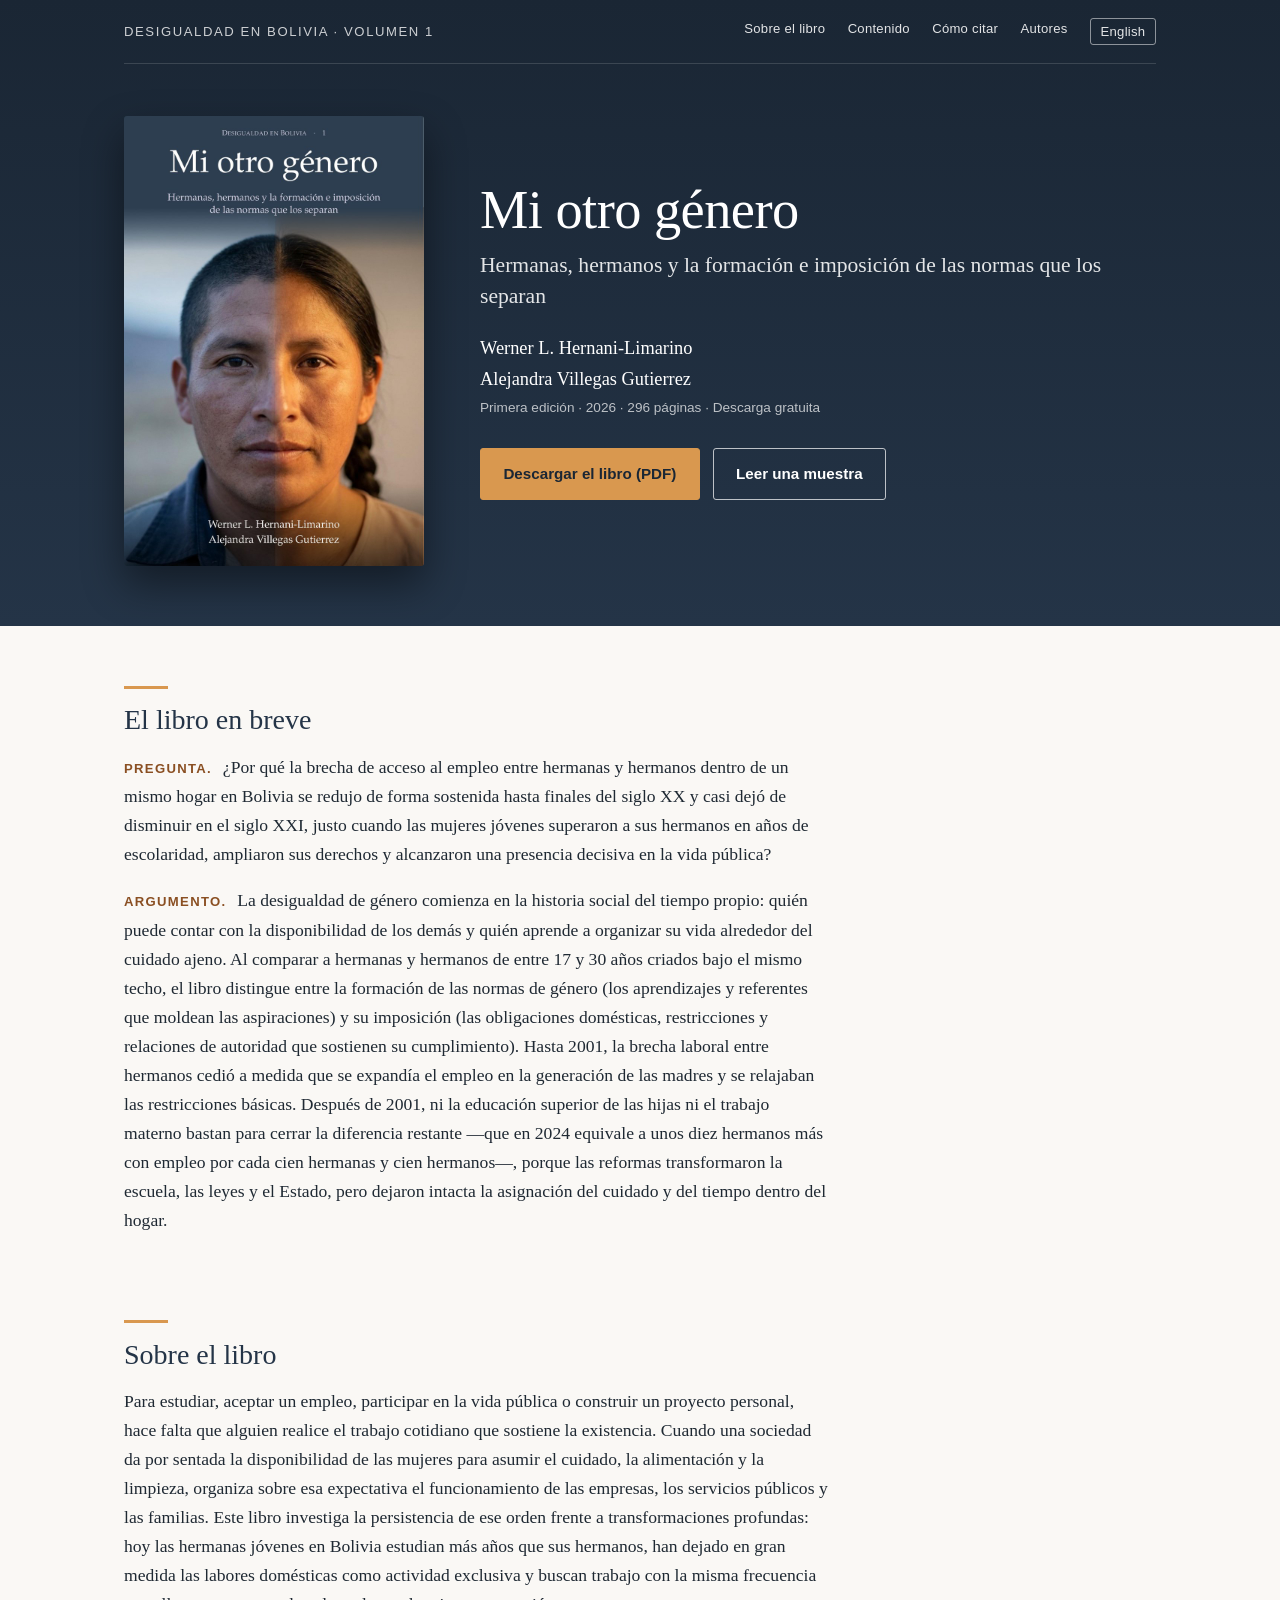
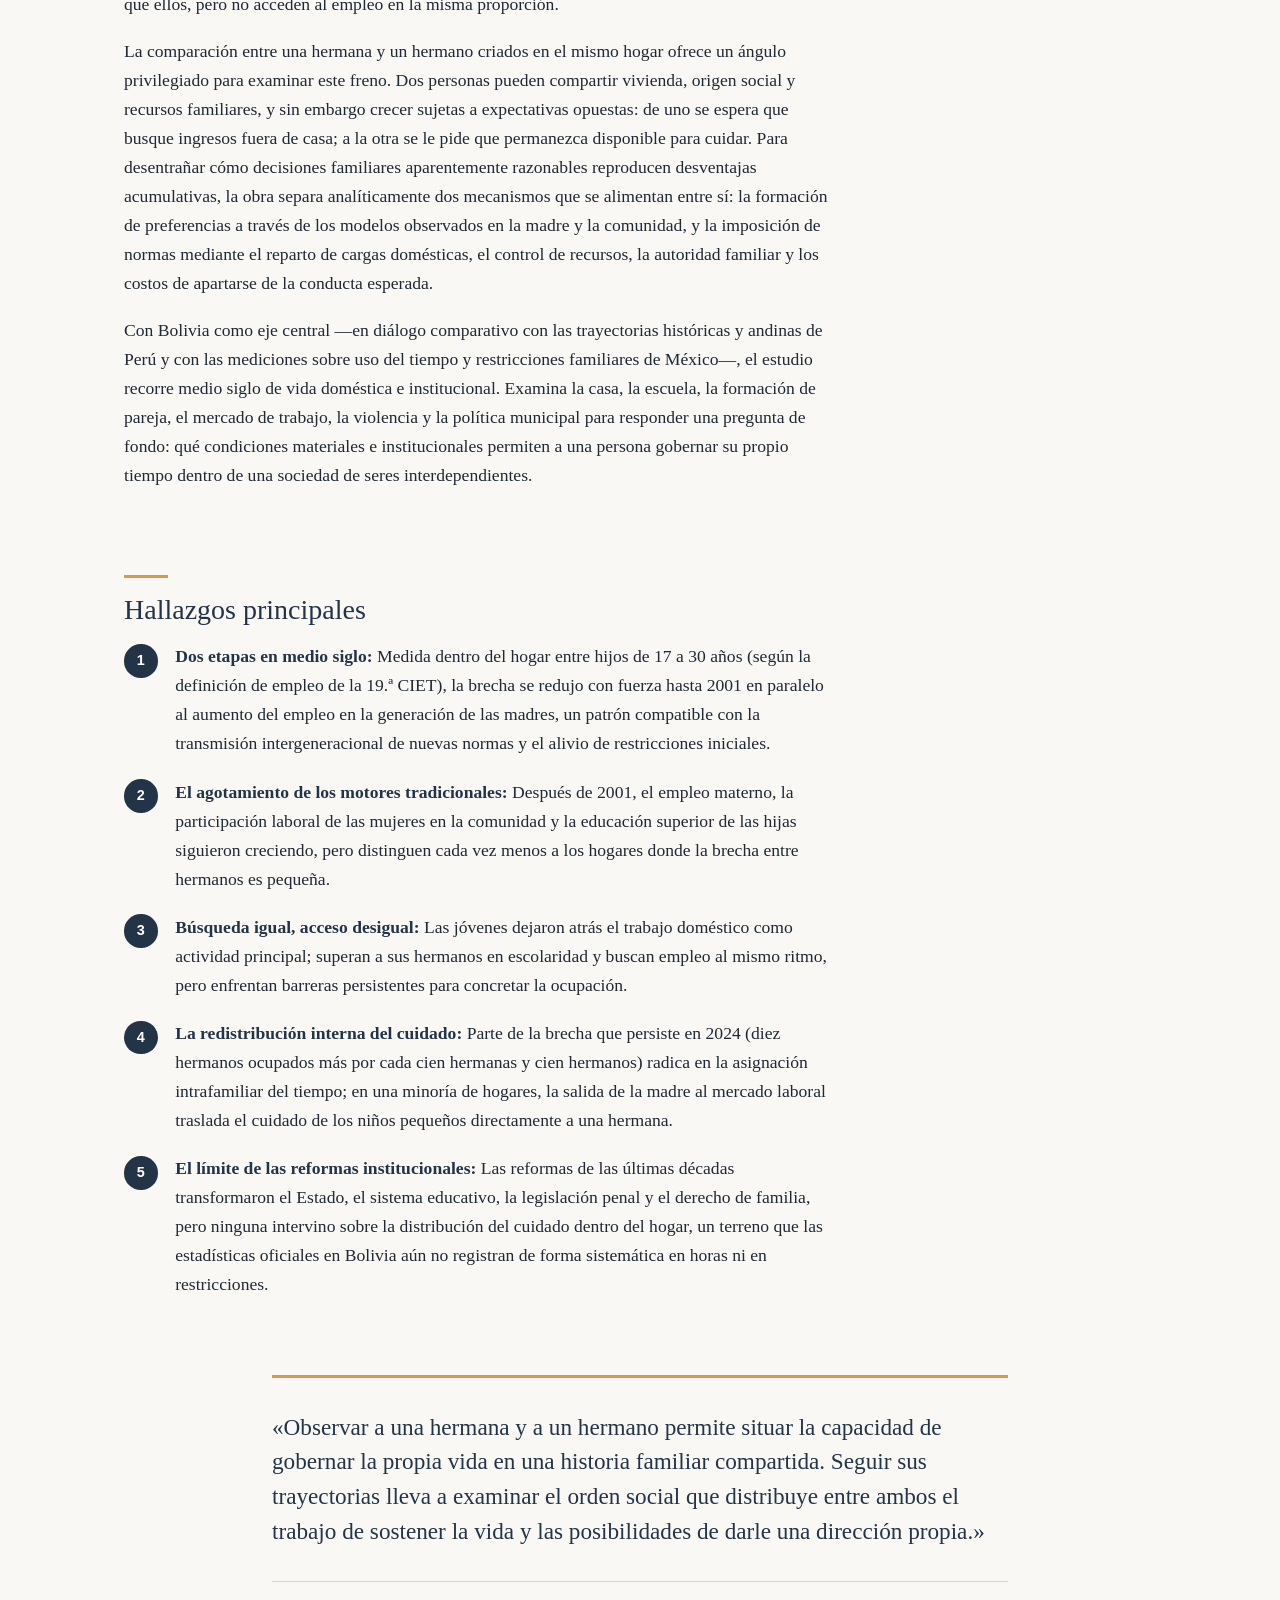
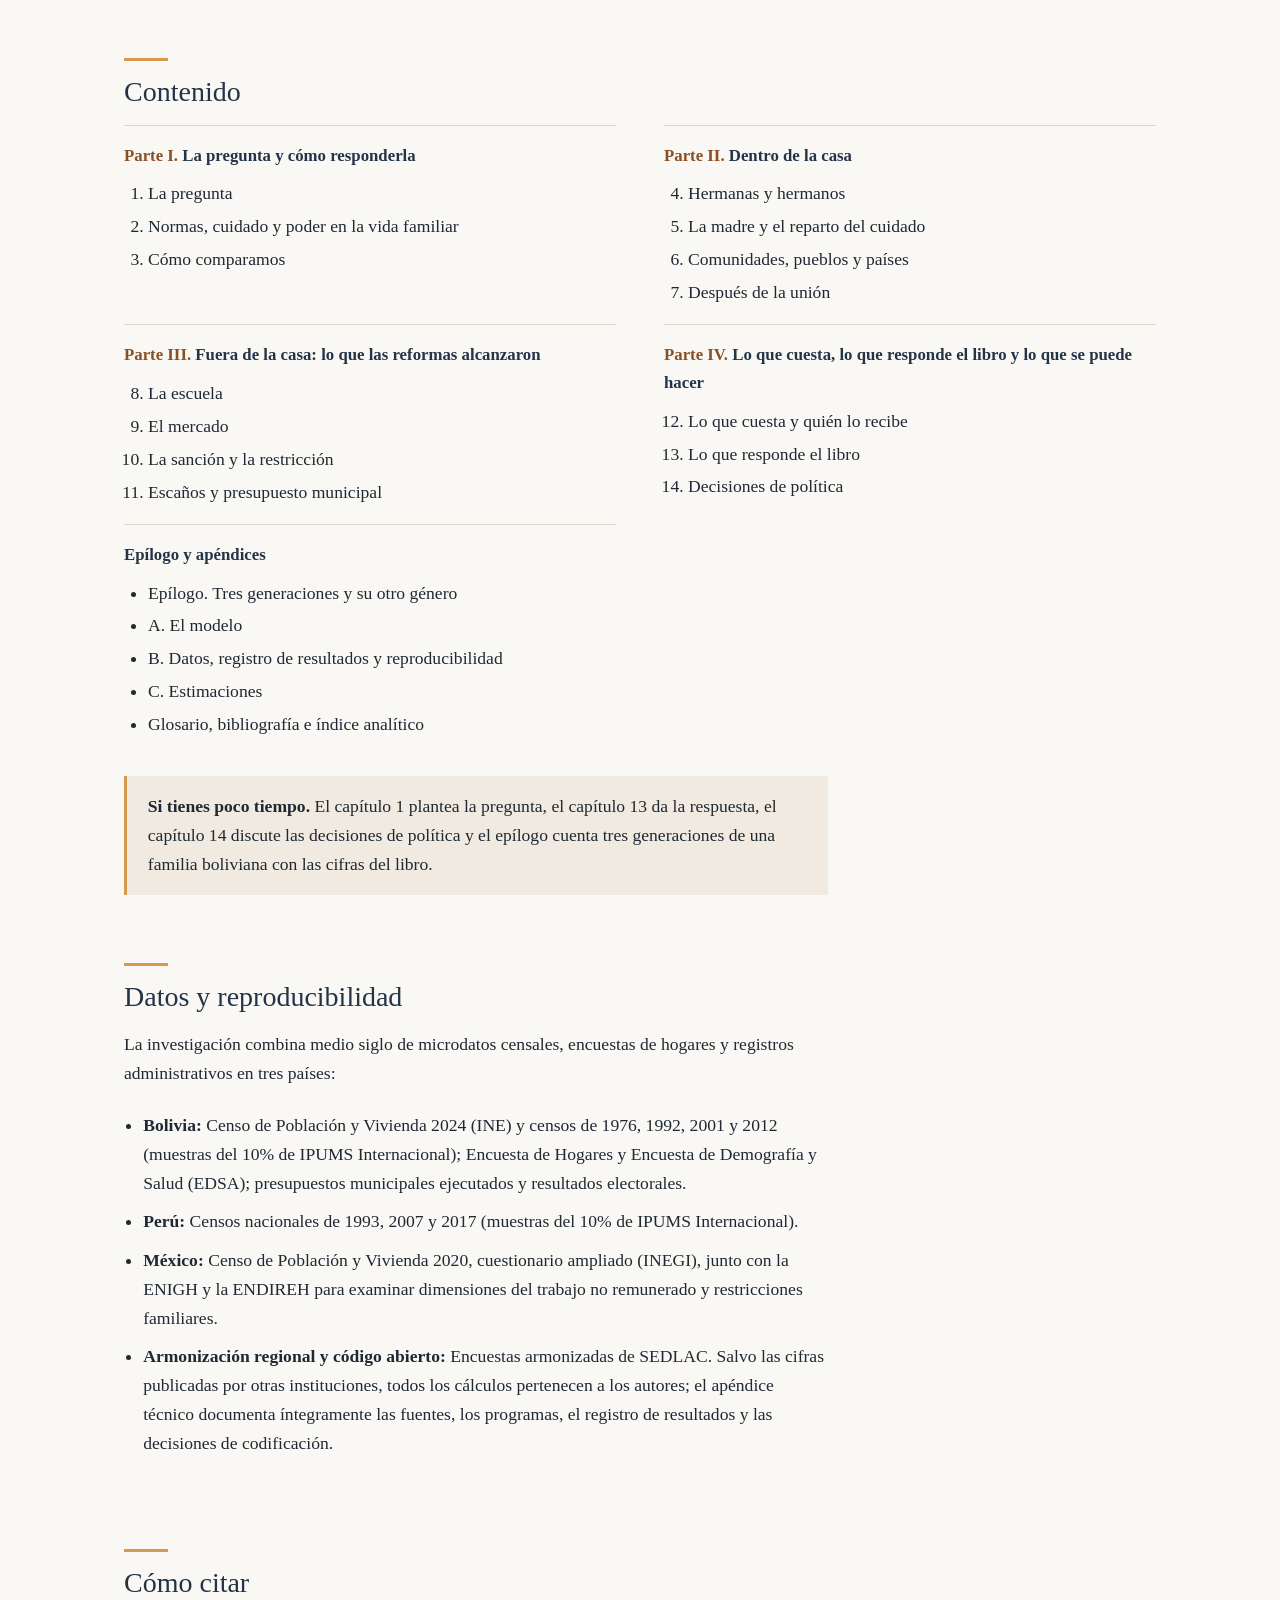
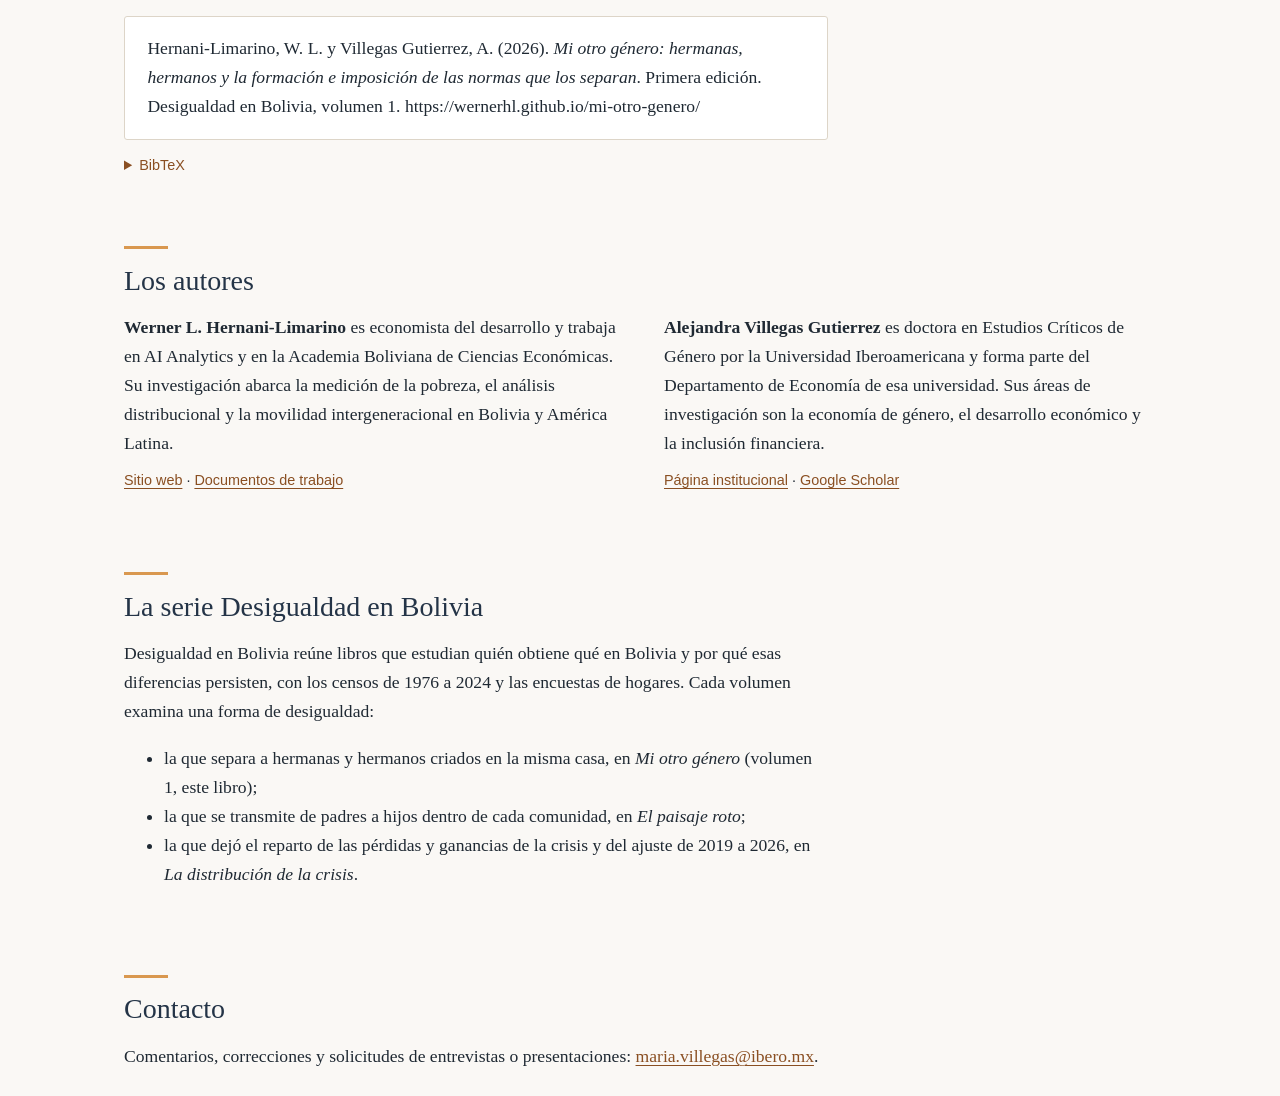
==== commit 793bc945: "Use the authors' book summary on the book pages; drop figures strip Replace the generated summary wi" ====
--- a/mi-otro-genero/index.html
+++ b/mi-otro-genero/index.html
@@ -71,7 +71,6 @@
         <p class="subtitle">Hermanas, hermanos y la formación e imposición de las normas que los separan</p>
         <p class="authors">Werner L. Hernani-Limarino<br>Alejandra Villegas Gutierrez</p>
         <p class="edition">Primera edición · 2026 · 296 páginas · Descarga gratuita</p>
-        <p class="lead">En Bolivia, las hermanas jóvenes llegaron a estudiar más que sus hermanos, pero dentro de las familias en que ambos siguen viviendo ellas tienen empleo con menor frecuencia, y esa diferencia casi dejó de bajar después de 2001. Este libro pregunta por qué, y distingue entre lo que una hija aprendió a querer y lo que otras personas deciden por ella.</p>
         <div class="buttons">
           <a class="btn primary" href="mi-otro-genero.pdf">Descargar el libro (PDF)</a>
           <a class="btn" href="mi-otro-genero-muestra.pdf">Leer una muestra</a>
@@ -81,61 +80,40 @@
   </div>
 </header>
 
-<div class="figures">
-  <div class="wrap">
-    <ul>
-      <li><span class="n">9,6</span><span class="l">puntos de diferencia de empleo entre hermana y hermano, Bolivia 2024</span></li>
-      <li><span class="n">38 → 9,4</span><span class="l">puntos entre 1976 y 2001, y 8,2 en 2024 con el mismo criterio</span></li>
-      <li><span class="n">157 620</span><span class="l">hogares con una hija y un hijo de 17 a 30 años en el censo de 2024</span></li>
-    </ul>
-  </div>
-</div>
-
 <main id="contenido-principal" class="wrap">
+
+<section id="en-breve">
+  <h2>El libro en breve</h2>
+  <div class="text brief">
+    <p><span class="label">Pregunta.</span> ¿Por qué la brecha de acceso al empleo entre hermanas y hermanos dentro de un mismo hogar en Bolivia se redujo de forma sostenida hasta finales del siglo XX y casi dejó de disminuir en el siglo XXI, justo cuando las mujeres jóvenes superaron a sus hermanos en años de escolaridad, ampliaron sus derechos y alcanzaron una presencia decisiva en la vida pública?</p>
+    <p><span class="label">Argumento.</span> La desigualdad de género comienza en la historia social del tiempo propio: quién puede contar con la disponibilidad de los demás y quién aprende a organizar su vida alrededor del cuidado ajeno. Al comparar a hermanas y hermanos de entre 17 y 30 años criados bajo el mismo techo, el libro distingue entre la formación de las normas de género (los aprendizajes y referentes que moldean las aspiraciones) y su imposición (las obligaciones domésticas, restricciones y relaciones de autoridad que sostienen su cumplimiento). Hasta 2001, la brecha laboral entre hermanos cedió a medida que se expandía el empleo en la generación de las madres y se relajaban las restricciones básicas. Después de 2001, ni la educación superior de las hijas ni el trabajo materno bastan para cerrar la diferencia restante —que en 2024 equivale a unos diez hermanos más con empleo por cada cien hermanas y cien hermanos—, porque las reformas transformaron la escuela, las leyes y el Estado, pero dejaron intacta la asignación del cuidado y del tiempo dentro del hogar.</p>
+  </div>
+</section>
 
 <section id="sobre-el-libro">
   <h2>Sobre el libro</h2>
   <div class="text">
-    <p>La diferencia se mide dentro del hogar: entre hermanas y hermanos de 17 a 30 años de la persona que encabeza el hogar, con la definición de empleo de la 19.ª Conferencia Internacional de Estadísticos del Trabajo. En 2024 equivale a unos diez hermanos más con empleo por cada cien hermanas y cien hermanos. Hace medio siglo era mucho mayor.</p>
-    <p>Para entender por qué casi dejó de bajar, el libro compara a hermanas y hermanos criados en el mismo hogar, con censos y encuestas de hogares de Bolivia, Perú y México. Examina la casa, la vida en pareja, la escuela, el mercado de trabajo, la violencia y los concejos municipales.</p>
+    <p>Para estudiar, aceptar un empleo, participar en la vida pública o construir un proyecto personal, hace falta que alguien realice el trabajo cotidiano que sostiene la existencia. Cuando una sociedad da por sentada la disponibilidad de las mujeres para asumir el cuidado, la alimentación y la limpieza, organiza sobre esa expectativa el funcionamiento de las empresas, los servicios públicos y las familias. Este libro investiga la persistencia de ese orden frente a transformaciones profundas: hoy las hermanas jóvenes en Bolivia estudian más años que sus hermanos, han dejado en gran medida las labores domésticas como actividad exclusiva y buscan trabajo con la misma frecuencia que ellos, pero no acceden al empleo en la misma proporción.</p>
+    <p>La comparación entre una hermana y un hermano criados en el mismo hogar ofrece un ángulo privilegiado para examinar este freno. Dos personas pueden compartir vivienda, origen social y recursos familiares, y sin embargo crecer sujetas a expectativas opuestas: de uno se espera que busque ingresos fuera de casa; a la otra se le pide que permanezca disponible para cuidar. Para desentrañar cómo decisiones familiares aparentemente razonables reproducen desventajas acumulativas, la obra separa analíticamente dos mecanismos que se alimentan entre sí: la formación de preferencias a través de los modelos observados en la madre y la comunidad, y la imposición de normas mediante el reparto de cargas domésticas, el control de recursos, la autoridad familiar y los costos de apartarse de la conducta esperada.</p>
+    <p>Con Bolivia como eje central —en diálogo comparativo con las trayectorias históricas y andinas de Perú y con las mediciones sobre uso del tiempo y restricciones familiares de México—, el estudio recorre medio siglo de vida doméstica e institucional. Examina la casa, la escuela, la formación de pareja, el mercado de trabajo, la violencia y la política municipal para responder una pregunta de fondo: qué condiciones materiales e institucionales permiten a una persona gobernar su propio tiempo dentro de una sociedad de seres interdependientes.</p>
   </div>
 </section>
 
 <section id="hallazgos">
-  <h2>Lo que encuentra</h2>
+  <h2>Hallazgos principales</h2>
   <ol class="findings text">
-    <li><strong>La diferencia bajó hasta 2001 junto con el empleo de las mujeres de la generación de la madre.</strong> Ese patrón es compatible con una formación que se transmite de una generación a otra y con restricciones que se relajaban.</li>
-    <li><strong>Después de 2001 esas condiciones siguieron extendiéndose, pero distinguen cada vez menos a los hogares donde la diferencia es pequeña.</strong> Lo mismo ocurre con el empleo de las madres, el de las mujeres de la comunidad y la educación superior de las hijas.</li>
-    <li><strong>Las hermanas dejaron en buena parte las labores de la casa como actividad principal.</strong> Estudian más que sus hermanos y buscan empleo con la misma frecuencia que ellos, sin llegar a tenerlo con esa misma frecuencia.</li>
-    <li><strong>Una parte de la diferencia que queda se ubica en la asignación del tiempo y del cuidado dentro del hogar.</strong> En una minoría de hogares, el cuidado del niño pequeño pasa a una hermana cuando la madre sale a trabajar. Los datos no permiten atribuir la diferencia a un solo mecanismo.</li>
-    <li><strong>Las reformas del periodo alcanzaron el Estado, la escuela, la ley penal y la ley de familia.</strong> Ninguna actuó sobre la asignación del cuidado dentro del hogar, un ámbito que Bolivia todavía no mide en horas ni en restricciones.</li>
+    <li><strong>Dos etapas en medio siglo:</strong> Medida dentro del hogar entre hijos de 17 a 30 años (según la definición de empleo de la 19.ª CIET), la brecha se redujo con fuerza hasta 2001 en paralelo al aumento del empleo en la generación de las madres, un patrón compatible con la transmisión intergeneracional de nuevas normas y el alivio de restricciones iniciales.</li>
+    <li><strong>El agotamiento de los motores tradicionales:</strong> Después de 2001, el empleo materno, la participación laboral de las mujeres en la comunidad y la educación superior de las hijas siguieron creciendo, pero distinguen cada vez menos a los hogares donde la brecha entre hermanos es pequeña.</li>
+    <li><strong>Búsqueda igual, acceso desigual:</strong> Las jóvenes dejaron atrás el trabajo doméstico como actividad principal; superan a sus hermanos en escolaridad y buscan empleo al mismo ritmo, pero enfrentan barreras persistentes para concretar la ocupación.</li>
+    <li><strong>La redistribución interna del cuidado:</strong> Parte de la brecha que persiste en 2024 (diez hermanos ocupados más por cada cien hermanas y cien hermanos) radica en la asignación intrafamiliar del tiempo; en una minoría de hogares, la salida de la madre al mercado laboral traslada el cuidado de los niños pequeños directamente a una hermana.</li>
+    <li><strong>El límite de las reformas institucionales:</strong> Las reformas de las últimas décadas transformaron el Estado, el sistema educativo, la legislación penal y el derecho de familia, pero ninguna intervino sobre la distribución del cuidado dentro del hogar, un terreno que las estadísticas oficiales en Bolivia aún no registran de forma sistemática en horas ni en restricciones.</li>
   </ol>
 </section>
 
-<section id="prefacio">
-  <h2>Del prefacio</h2>
-  <blockquote class="preface">
-    <p>La posibilidad de disponer del propio tiempo tiene una historia social. Para estudiar, aceptar un empleo, participar en la vida pública o construir un proyecto personal, necesitamos que alguien realice el trabajo cotidiano que sostiene nuestra existencia. La distribución de ese trabajo organiza las oportunidades de cada integrante de una familia. También establece quién puede contar con la disponibilidad de los demás y quién aprende a organizar su vida alrededor de sus necesidades. En esa relación entre el tiempo propio y las obligaciones hacia otras personas comienza una parte fundamental de la desigualdad de género.</p>
-    <p>Este libro parte de una pregunta sobre la persistencia de ese orden en medio de cambios profundos. […]</p>
-    <p>La comparación entre hermanas y hermanos permite aproximarse a esa pregunta desde un lugar especialmente revelador. Dos personas pueden compartir vivienda, recursos familiares y una parte considerable de su entorno, y crecer sujetas a expectativas diferentes sobre lo que deben hacer con sus vidas. A una se le puede pedir que permanezca disponible para cuidar. De la otra se puede esperar que busque ingresos fuera de casa.</p>
+<section class="pullquote-section" aria-label="Cita del libro">
+  <blockquote class="pull">
+    <p>«Observar a una hermana y a un hermano permite situar la capacidad de gobernar la propia vida en una historia familiar compartida. Seguir sus trayectorias lleva a examinar el orden social que distribuye entre ambos el trabajo de sostener la vida y las posibilidades de darle una dirección propia.»</p>
   </blockquote>
-</section>
-
-<section id="dos-razones">
-  <h2>Dos razones: formación e imposición</h2>
-  <div class="two">
-    <div class="card">
-      <h3>Formación</h3>
-      <p>Los aprendizajes mediante los cuales ciertas actividades, aspiraciones y maneras de vivir llegan a parecer apropiadas para una mujer o para un hombre. La experiencia de una madre, las trayectorias de otras mujeres de la comunidad y las posibilidades visibles en el entorno pueden influir en lo que una hija considera deseable y alcanzable.</p>
-    </div>
-    <div class="card">
-      <h3>Imposición</h3>
-      <p>Los mecanismos que sostienen el cumplimiento de esas expectativas: la asignación de obligaciones domésticas, las restricciones a la movilidad, el control de los recursos y las sanciones por apartarse de la conducta esperada. Su eficacia depende de quién puede exigir y de quién tiene capacidad para resistirse.</p>
-    </div>
-  </div>
-  <div class="text">
-    <p>Los dos procesos se alimentan mutuamente. Las restricciones de una generación delimitan las experiencias que la siguiente tiene a su alcance, y las experiencias nuevas pueden modificar lo que se considera posible y legítimo. El libro formula preguntas sobre cada mecanismo y deja su peso a la investigación empírica.</p>
-  </div>
 </section>
 
 <section id="contenido">
@@ -194,9 +172,16 @@
 <section id="datos">
   <h2>Datos y reproducibilidad</h2>
   <div class="text">
-    <p>El libro usa el Censo de Población y Vivienda 2024 de Bolivia (INE) y el de México de 2020, cuestionario ampliado (INEGI); los censos de Bolivia de 1976, 1992, 2001 y 2012 y de Perú de 1993, 2007 y 2017, en las muestras del 10 por ciento de IPUMS Internacional (Universidad de Minnesota); la Encuesta de Hogares y la Encuesta de Demografía y Salud de Bolivia; la ENIGH y la ENDIREH de México; las encuestas de hogares armonizadas de SEDLAC; los presupuestos municipales ejecutados y los resultados electorales de Bolivia. Salvo las cifras publicadas por otras instituciones, todos los cálculos son de los autores. El apéndice B describe las fuentes, el registro de resultados, los programas y las decisiones de codificación.</p>
-  </div>
-</section>
+    <p>La investigación combina medio siglo de microdatos censales, encuestas de hogares y registros administrativos en tres países:</p>
+    <ul class="sources">
+      <li><strong>Bolivia:</strong> Censo de Población y Vivienda 2024 (INE) y censos de 1976, 1992, 2001 y 2012 (muestras del 10% de IPUMS Internacional); Encuesta de Hogares y Encuesta de Demografía y Salud (EDSA); presupuestos municipales ejecutados y resultados electorales.</li>
+      <li><strong>Perú:</strong> Censos nacionales de 1993, 2007 y 2017 (muestras del 10% de IPUMS Internacional).</li>
+      <li><strong>México:</strong> Censo de Población y Vivienda 2020, cuestionario ampliado (INEGI), junto con la ENIGH y la ENDIREH para examinar dimensiones del trabajo no remunerado y restricciones familiares.</li>
+      <li><strong>Armonización regional y código abierto:</strong> Encuestas armonizadas de SEDLAC. Salvo las cifras publicadas por otras instituciones, todos los cálculos pertenecen a los autores; el apéndice técnico documenta íntegramente las fuentes, los programas, el registro de resultados y las decisiones de codificación.</li>
+    </ul>
+  </div>
+</section>
+
 
 <section id="como-citar">
   <h2>Cómo citar</h2>
--- a/mi-otro-genero/assets/style.css
+++ b/mi-otro-genero/assets/style.css
@@ -122,13 +122,6 @@
   font-size: 0.85rem;
   color: rgba(255, 255, 255, 0.7);
 }
-.lead {
-  margin: 1.6rem 0 0;
-  max-width: 40em;
-  font-size: 1.1rem;
-  color: rgba(255, 255, 255, 0.92);
-}
-
 .buttons { display: flex; flex-wrap: wrap; gap: 0.8rem; margin-top: 1.8rem; }
 .btn {
   display: inline-block;
@@ -145,34 +138,34 @@
 .btn.primary { background: var(--amber); border-color: var(--amber); color: var(--navy-deep); }
 .btn.primary:hover { background: #e6aa66; border-color: #e6aa66; color: var(--navy-deep); }
 
-.figures {
-  background: #fff;
+.brief .label {
+  font-family: var(--sans);
+  font-size: 0.82rem;
+  font-weight: 600;
+  letter-spacing: 0.1em;
+  text-transform: uppercase;
+  color: var(--link);
+  margin-right: 0.4rem;
+}
+
+.pullquote-section { padding: 3rem 0 1rem; }
+blockquote.pull {
+  margin: 0 auto;
+  max-width: 46rem;
+  padding: 2rem 0;
+  border-top: 3px solid var(--amber);
   border-bottom: 1px solid var(--line);
 }
-.figures ul {
-  list-style: none;
-  margin: 0;
-  padding: 0;
-  display: grid;
-  grid-template-columns: repeat(3, 1fr);
-}
-.figures li { padding: 30px 28px 30px 0; }
-.figures li + li { padding-left: 28px; border-left: 1px solid var(--line); }
-.figures .n {
-  display: block;
-  font-size: 2.3rem;
-  line-height: 1.1;
+blockquote.pull p {
+  margin: 0;
+  font-size: 1.45rem;
+  line-height: 1.5;
   color: var(--navy);
-  white-space: nowrap;
-}
-.figures .l {
-  display: block;
-  margin-top: 0.4rem;
-  font-family: var(--sans);
-  font-size: 0.85rem;
-  line-height: 1.45;
-  color: var(--muted);
-}
+}
+.pullquote-section .source { max-width: 46rem; margin: 0.8rem auto 0; }
+
+.sources { padding-left: 1.2rem; }
+.sources li { padding: 0.3rem 0; }
 
 section { padding: 12px 0 8px; }
 .text { max-width: 44rem; }
@@ -240,20 +233,6 @@
   color: var(--muted);
 }
 
-.two {
-  display: grid;
-  grid-template-columns: 1fr 1fr;
-  gap: 24px;
-  margin: 0 0 1.4rem;
-}
-.card {
-  background: #fff;
-  border: 1px solid var(--line);
-  border-top: 3px solid var(--navy);
-  border-radius: 3px;
-  padding: 1.3rem 1.5rem 0.4rem;
-}
-
 .parts {
   display: grid;
   grid-template-columns: 1fr 1fr;
@@ -318,13 +297,10 @@
   .hero-grid { grid-template-columns: 1fr; gap: 28px; }
   .cover { max-width: 230px; margin: 0 auto; }
   .hero h1 { font-size: 2.4rem; }
+  blockquote.pull p { font-size: 1.2rem; }
   .subtitle { font-size: 1.2rem; }
   .topbar nav a:not(.lang) { display: none; }
-  .two, .parts, .people { grid-template-columns: 1fr; }
-  .figures ul { grid-template-columns: 1fr; }
-  .figures .n { font-size: 1.9rem; }
-  .figures li, .figures li + li { padding: 20px 0; border-left: 0; }
-  .figures li + li { border-top: 1px solid var(--line); }
+  .parts, .people { grid-template-columns: 1fr; }
 }
 
 @media print {
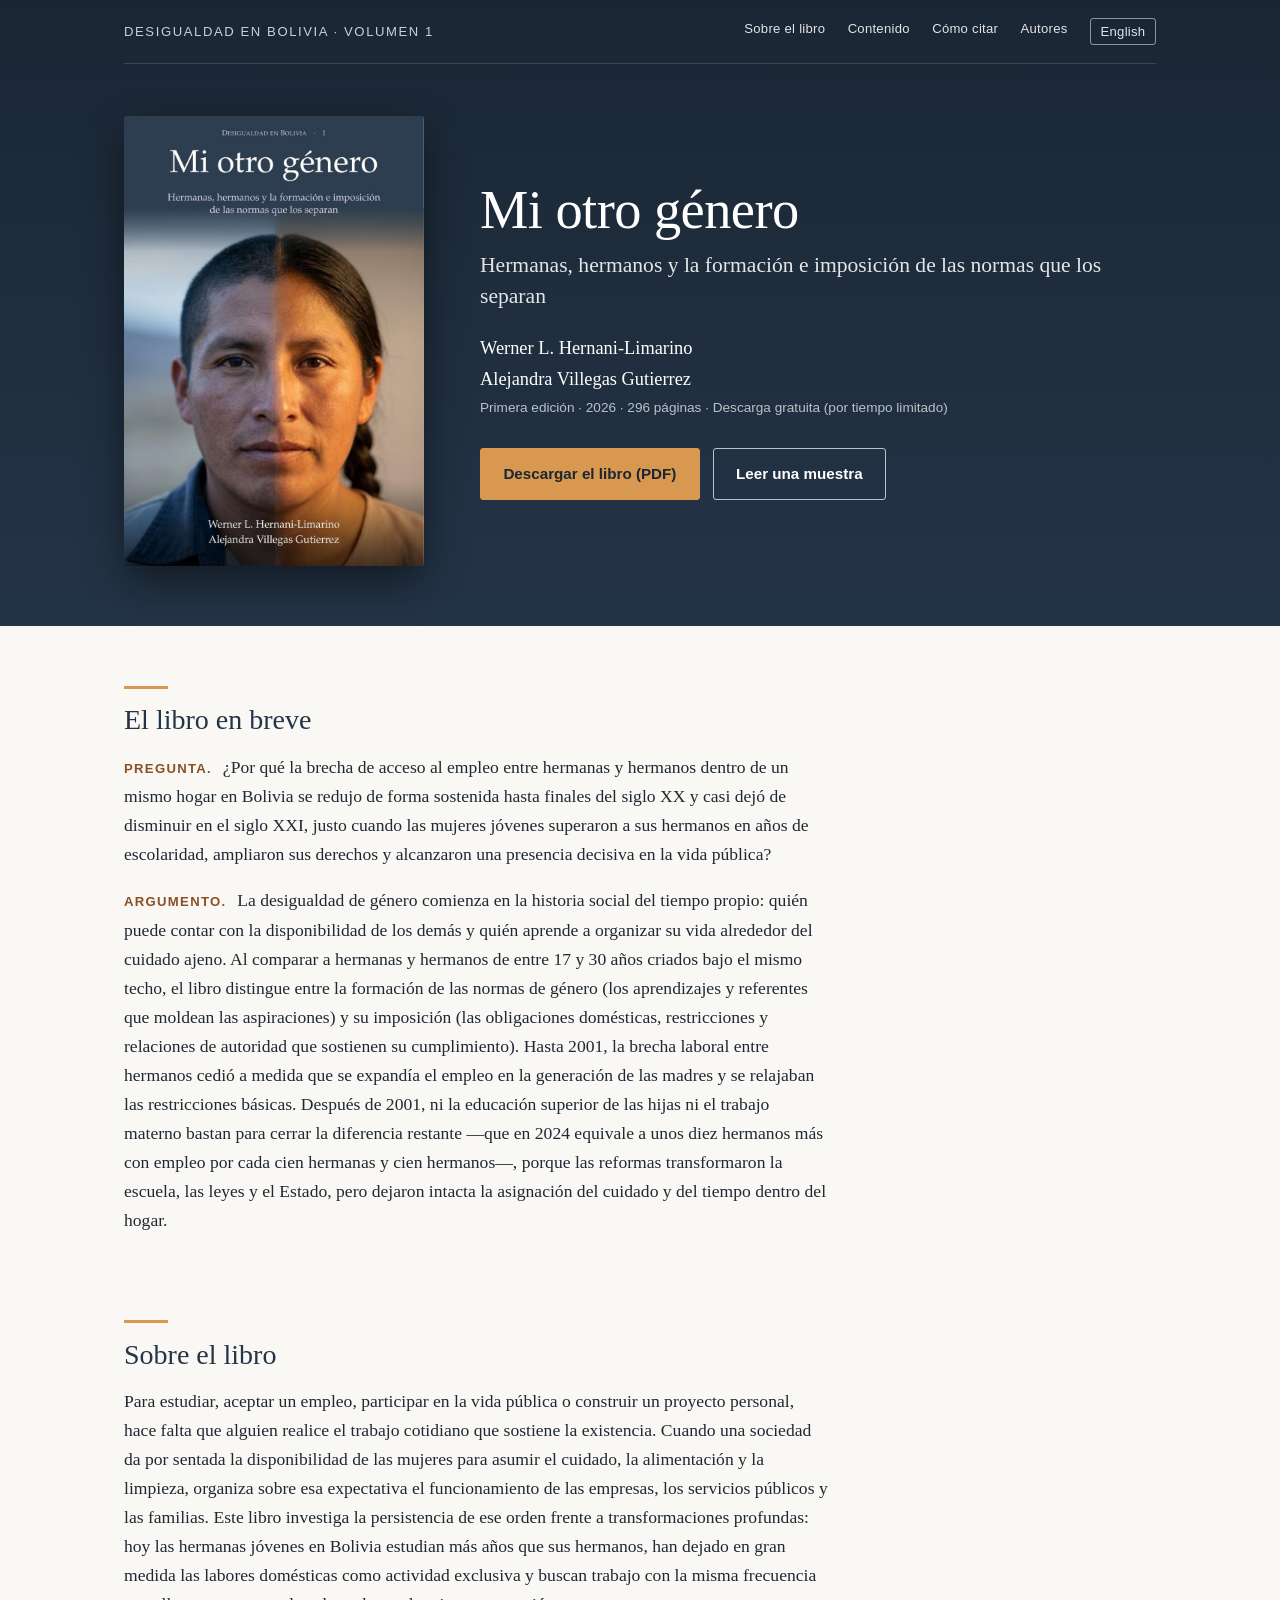
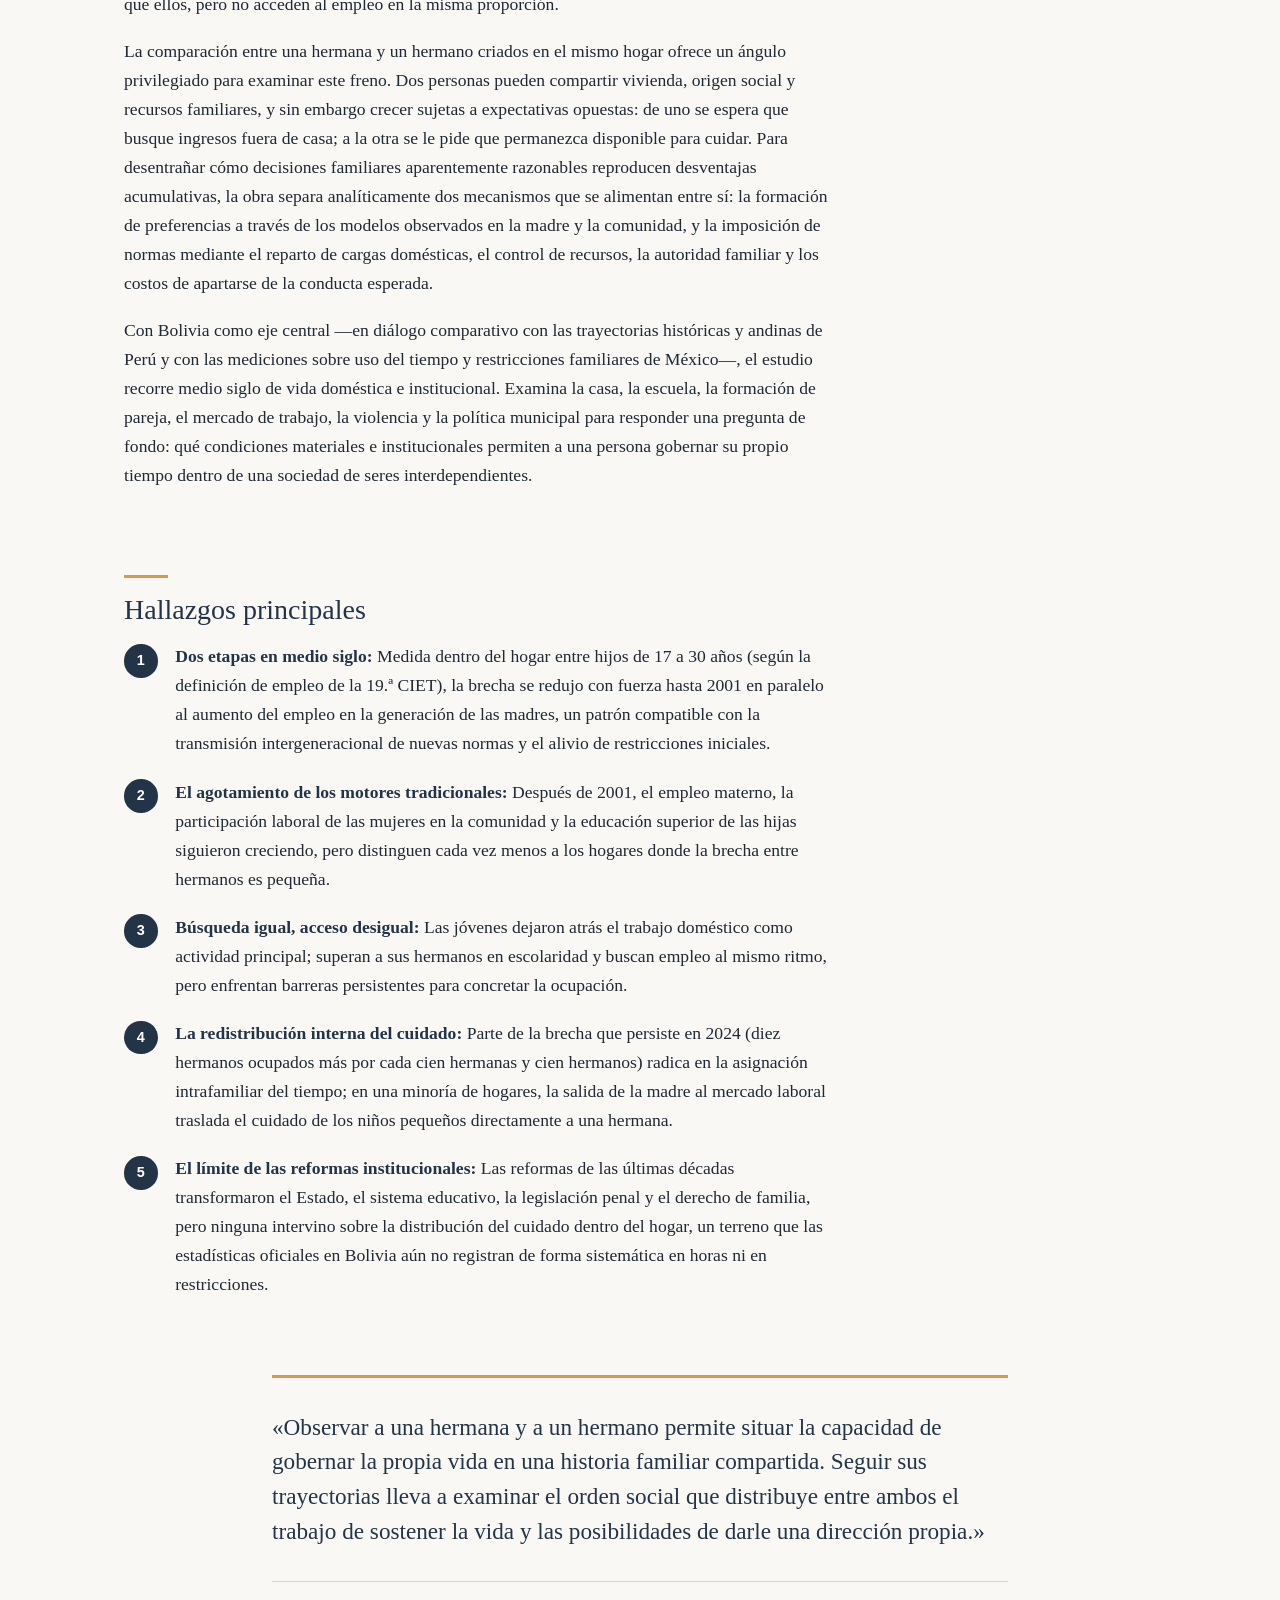
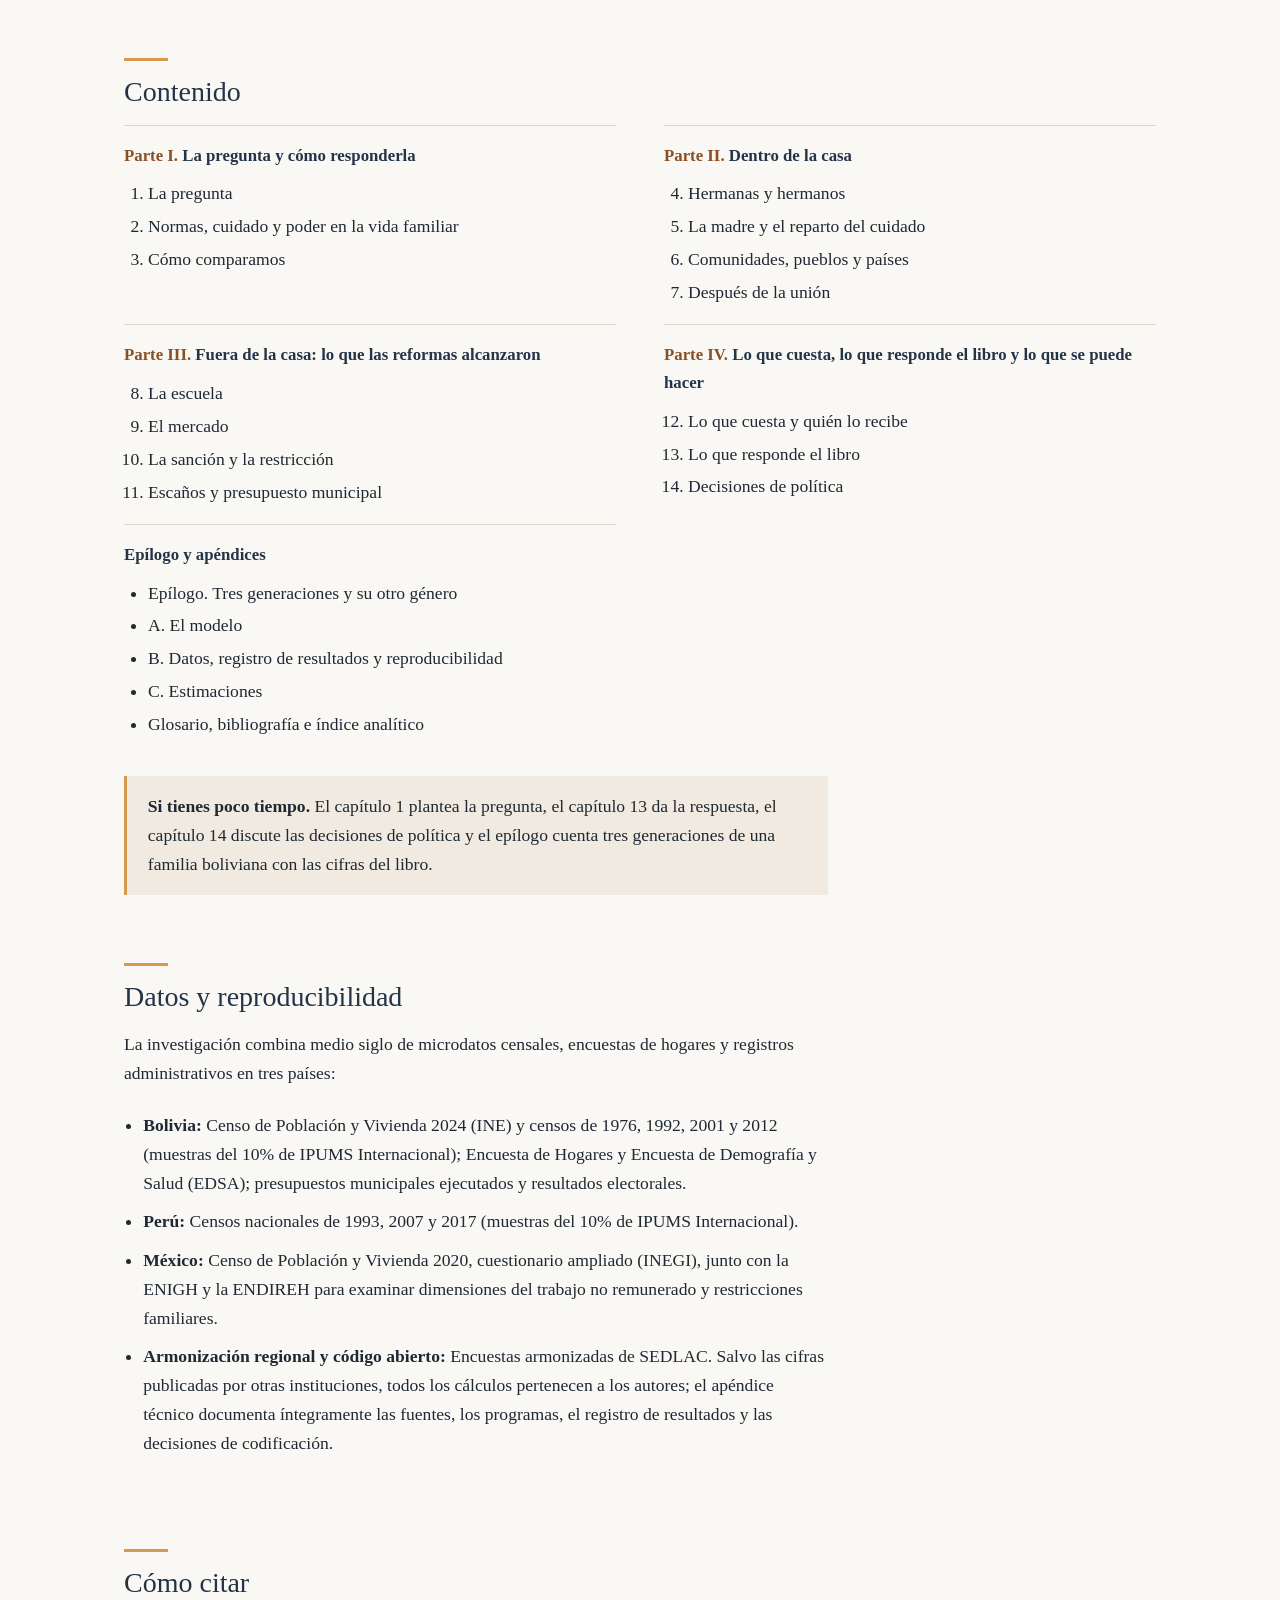
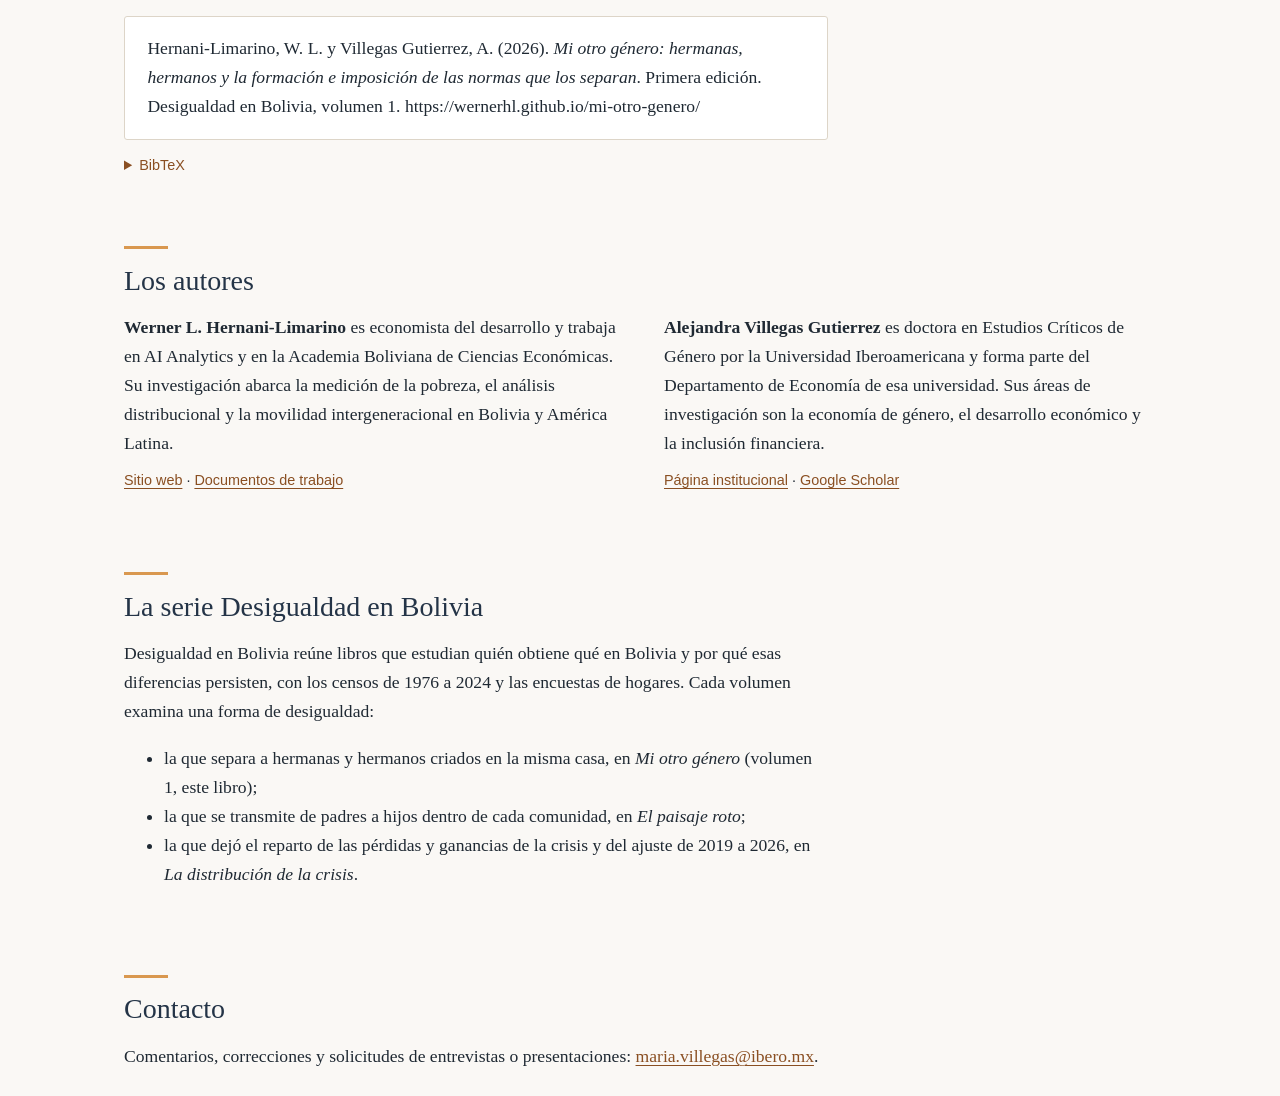
==== commit 458760dc: "Mark the free download as limited in time Co-Authored-By: Claude Sonnet 5.5 <noreply@anthropic.com> " ====
--- a/mi-otro-genero/index.html
+++ b/mi-otro-genero/index.html
@@ -4,7 +4,7 @@
 <meta charset="utf-8">
 <meta name="viewport" content="width=device-width, initial-scale=1">
 <title>Mi otro género | Hernani-Limarino y Villegas Gutierrez</title>
-<meta name="description" content="Libro sobre la diferencia de empleo entre hermanas y hermanos criados en la misma casa en Bolivia, Perú y México, y sobre cómo la formación y la imposición de las normas de género la sostienen. Desigualdad en Bolivia, volumen 1. Descarga gratuita.">
+<meta name="description" content="Libro sobre la diferencia de empleo entre hermanas y hermanos criados en la misma casa en Bolivia, Perú y México, y sobre cómo la formación y la imposición de las normas de género la sostienen. Desigualdad en Bolivia, volumen 1. Descarga gratuita por tiempo limitado.">
 <link rel="canonical" href="https://wernerhl.github.io/mi-otro-genero/">
 <link rel="alternate" hreflang="es" href="https://wernerhl.github.io/mi-otro-genero/">
 <link rel="alternate" hreflang="en" href="https://wernerhl.github.io/mi-otro-genero/en/">
@@ -70,7 +70,7 @@
         <h1>Mi otro género</h1>
         <p class="subtitle">Hermanas, hermanos y la formación e imposición de las normas que los separan</p>
         <p class="authors">Werner L. Hernani-Limarino<br>Alejandra Villegas Gutierrez</p>
-        <p class="edition">Primera edición · 2026 · 296 páginas · Descarga gratuita</p>
+        <p class="edition">Primera edición · 2026 · 296 páginas · Descarga gratuita (por tiempo limitado)</p>
         <div class="buttons">
           <a class="btn primary" href="mi-otro-genero.pdf">Descargar el libro (PDF)</a>
           <a class="btn" href="mi-otro-genero-muestra.pdf">Leer una muestra</a>
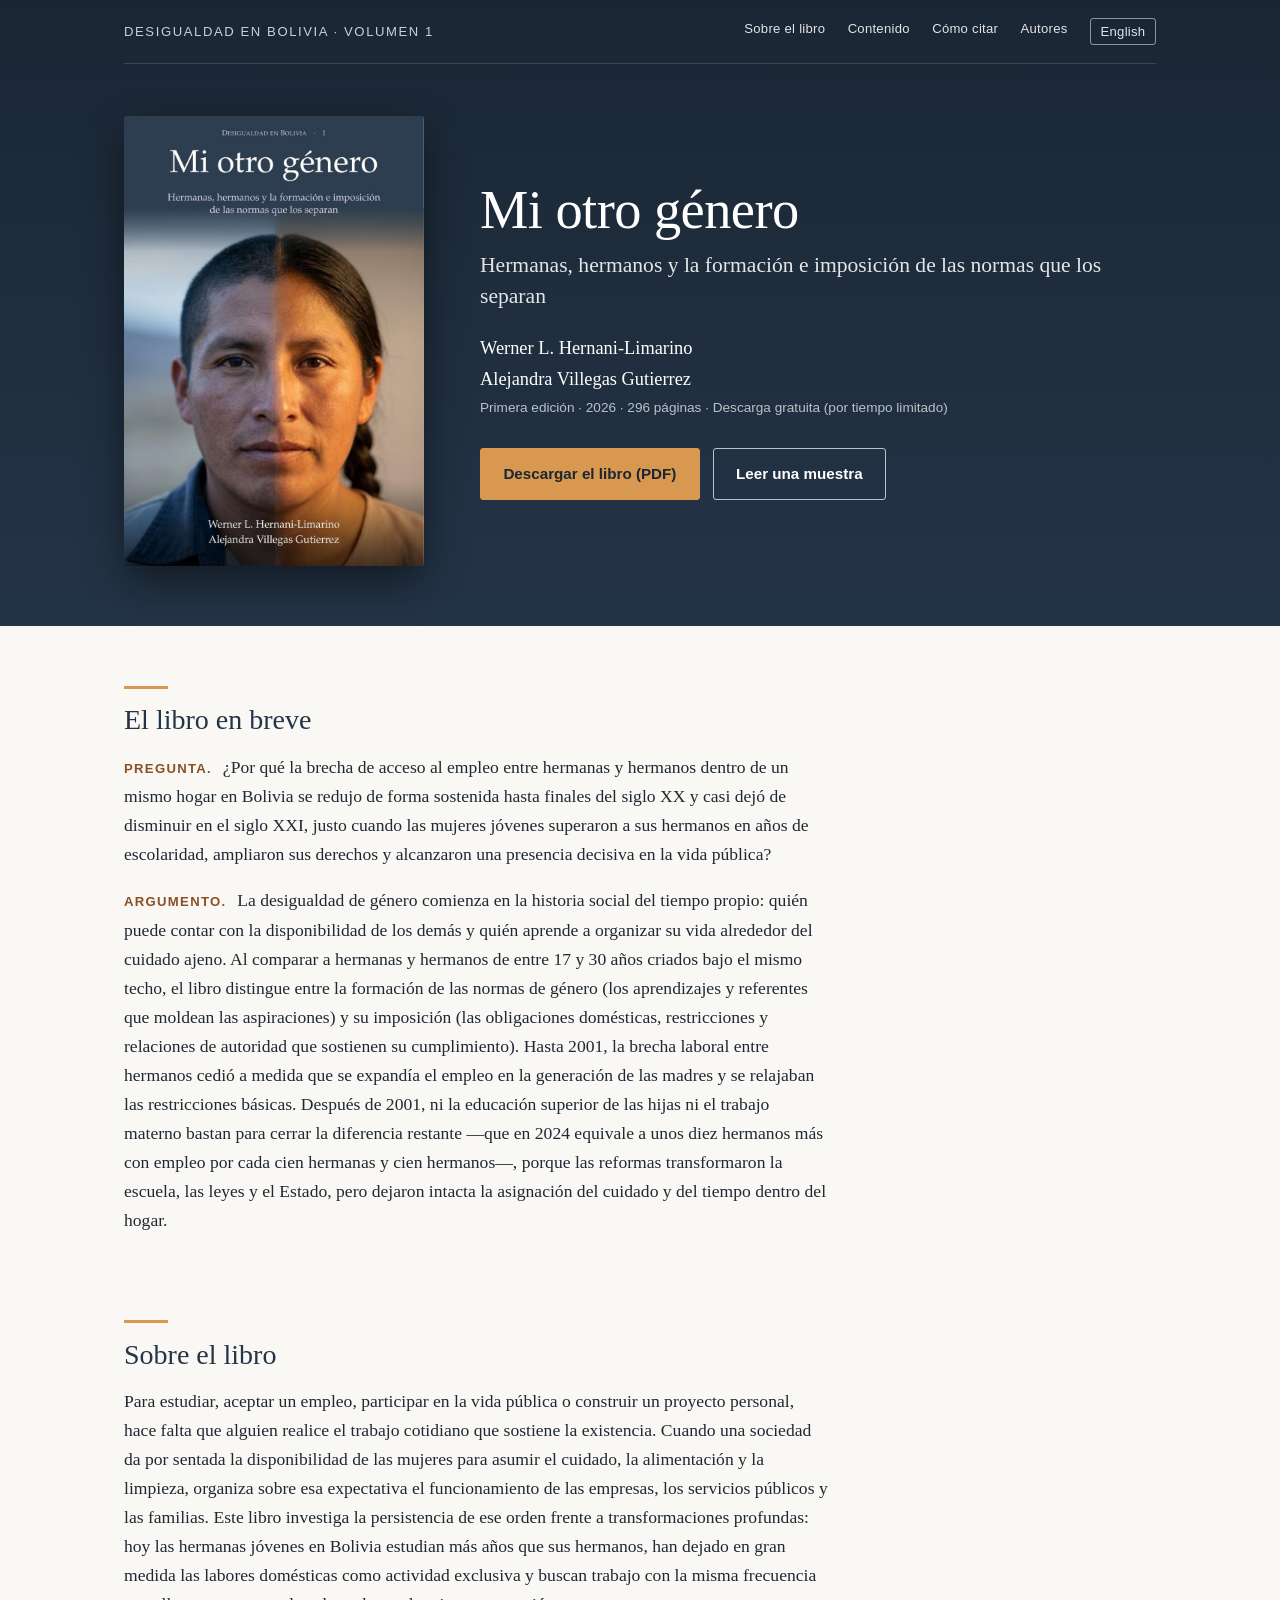
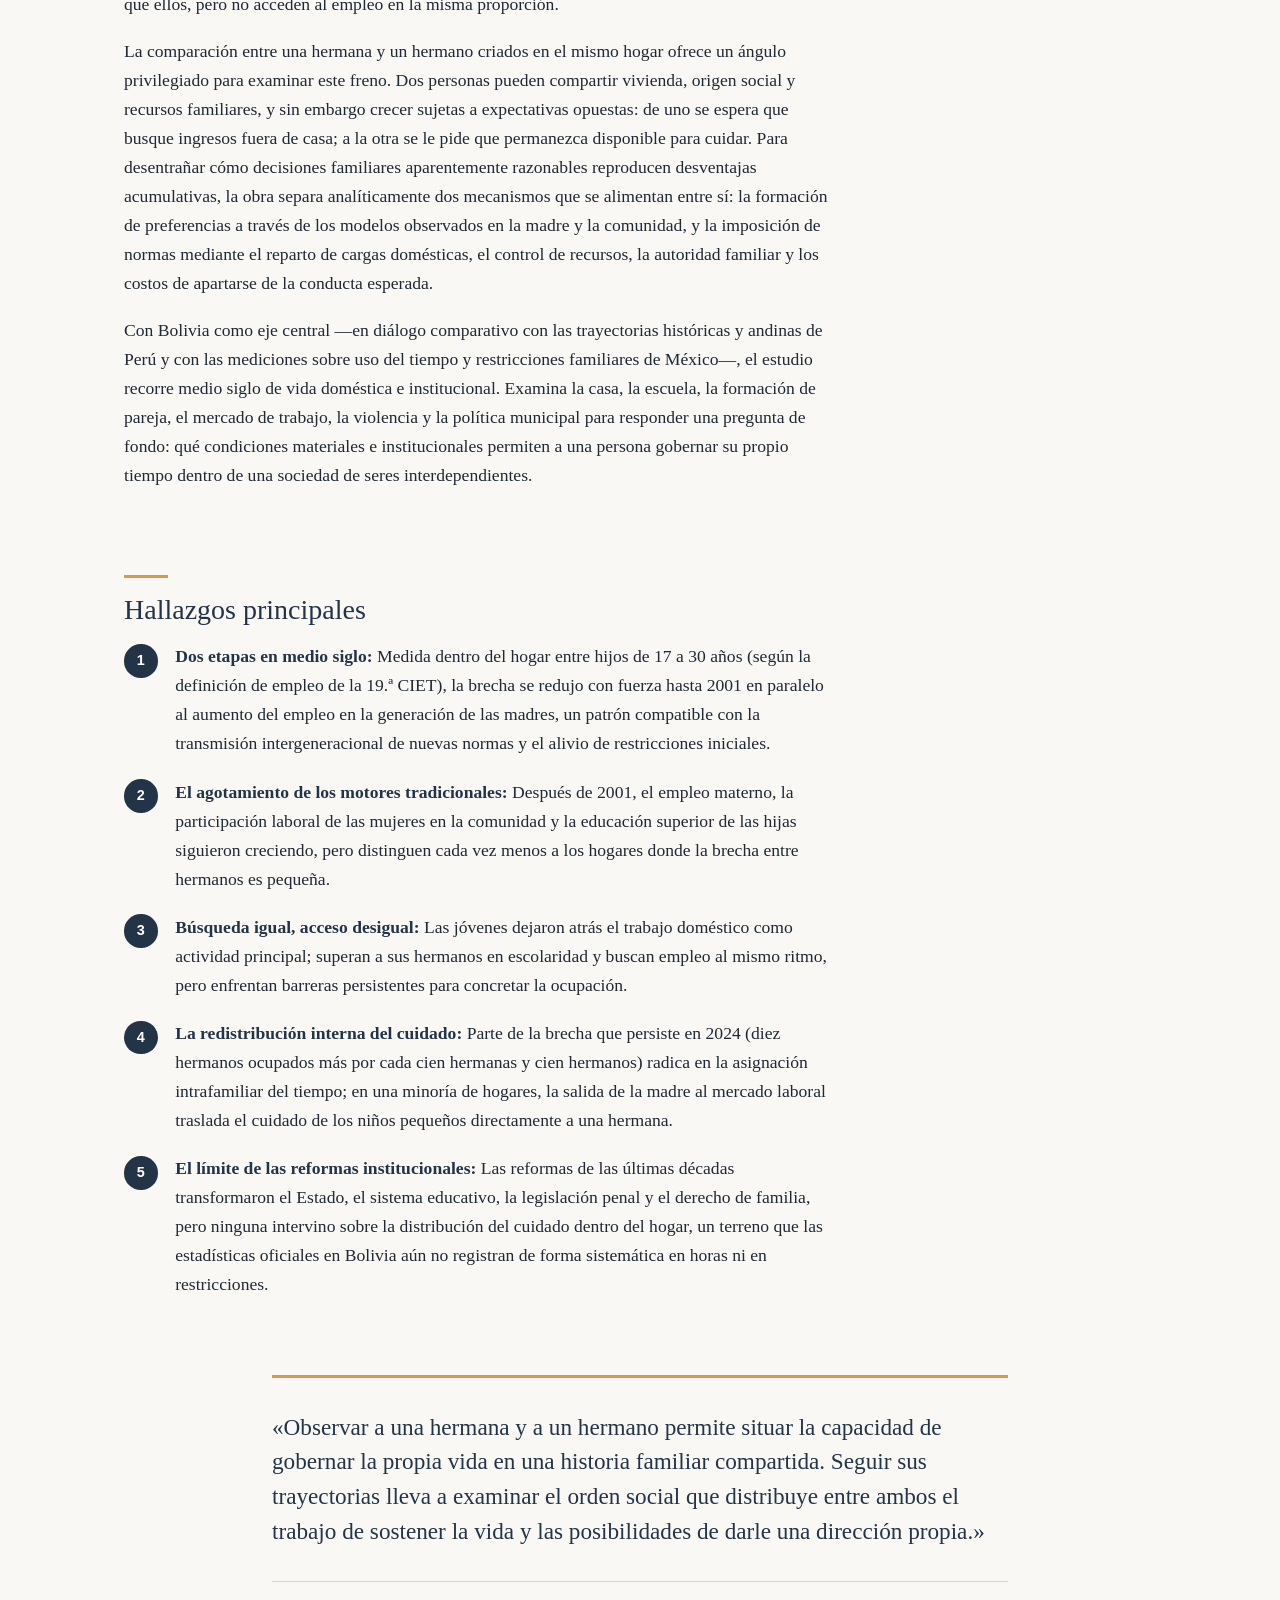
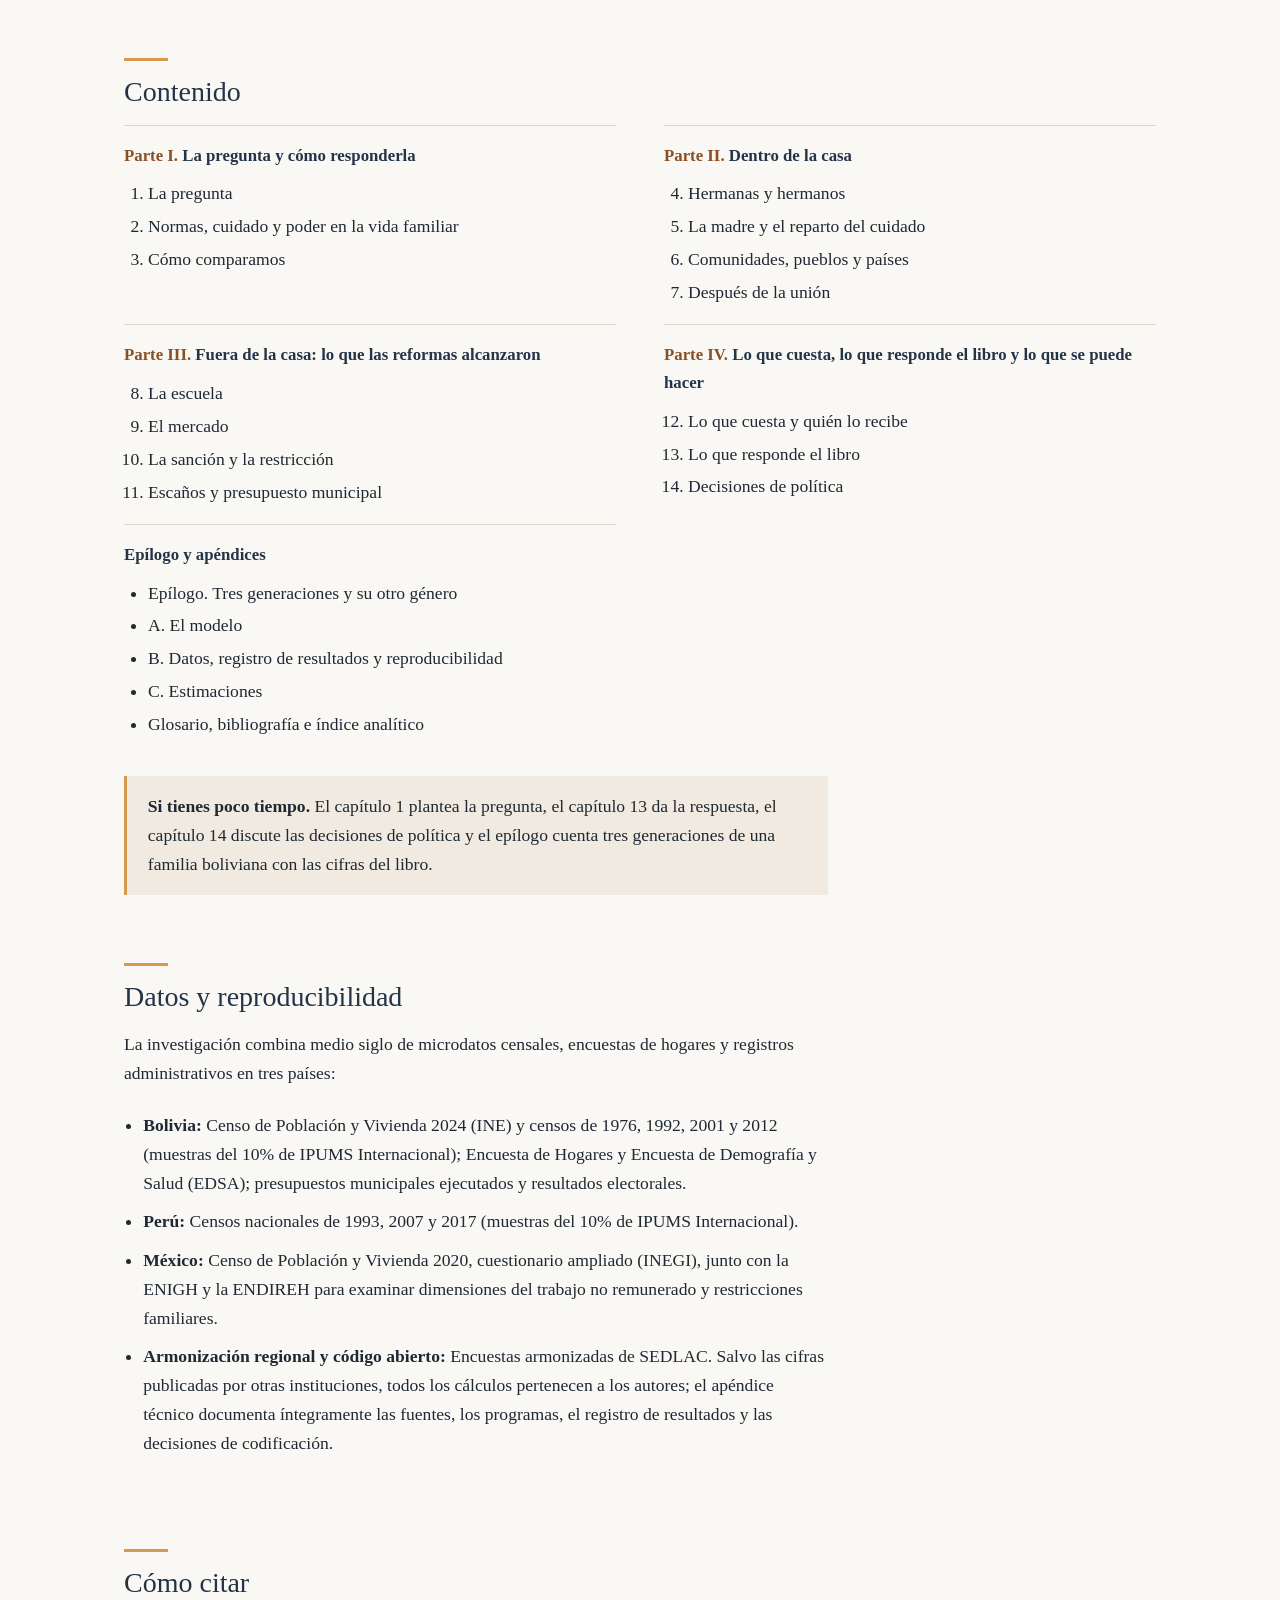
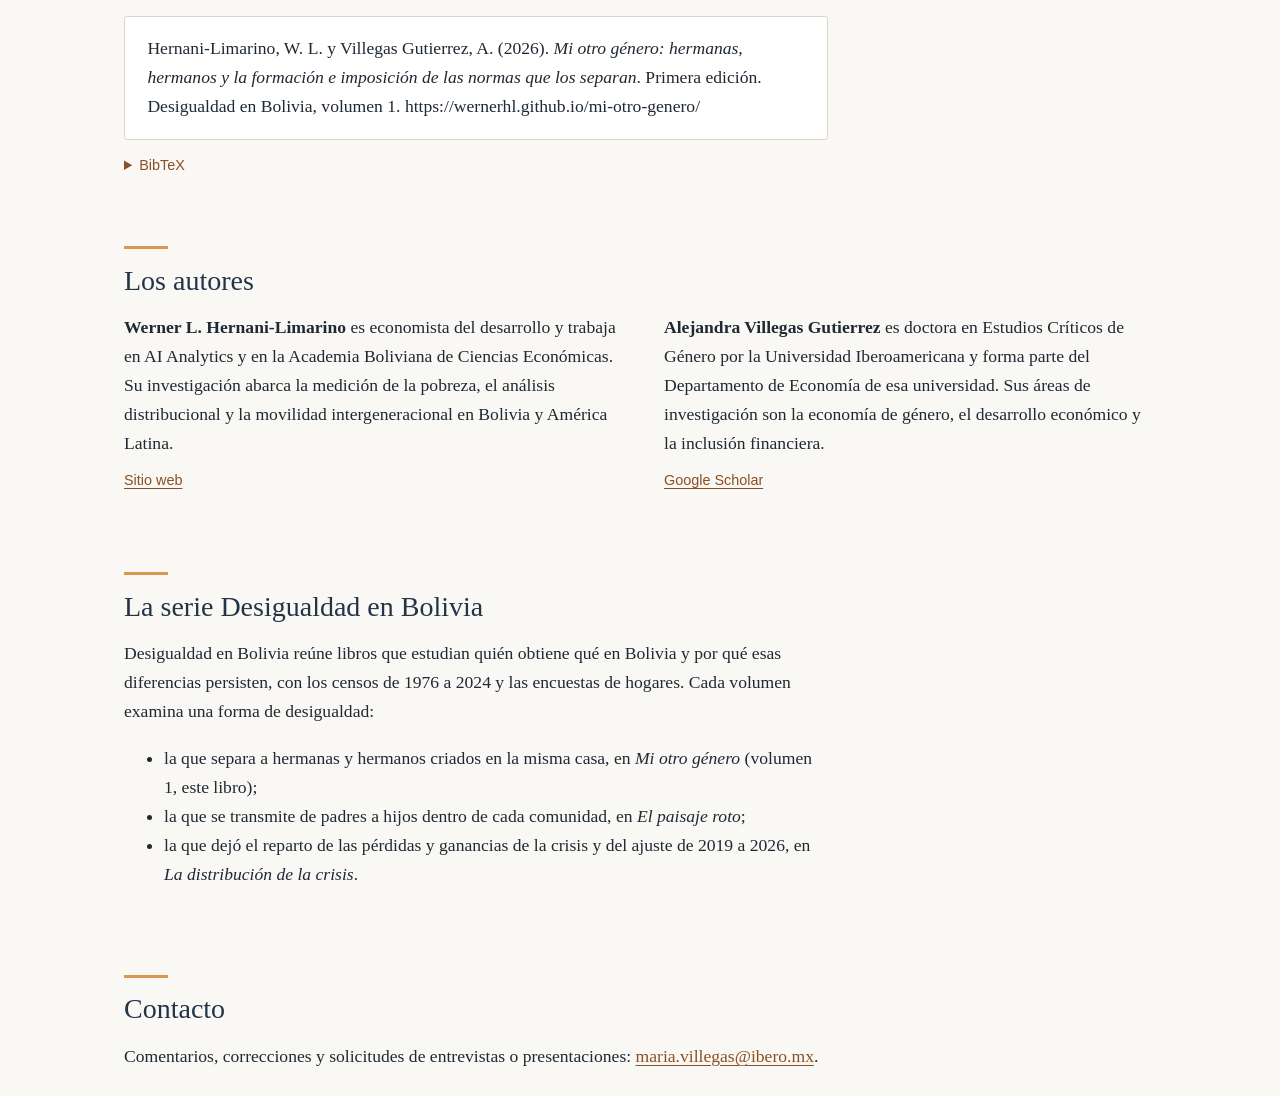
==== commit ac5d27d8: "Keep one link per author on the book pages Co-Authored-By: Claude Sonnet 5.5 <noreply@anthropic.com>" ====
--- a/mi-otro-genero/index.html
+++ b/mi-otro-genero/index.html
@@ -208,11 +208,11 @@
   <div class="people">
     <div>
       <p><strong>Werner L. Hernani-Limarino</strong> es economista del desarrollo y trabaja en AI Analytics y en la Academia Boliviana de Ciencias Económicas. Su investigación abarca la medición de la pobreza, el análisis distribucional y la movilidad intergeneracional en Bolivia y América Latina.</p>
-      <p class="links"><a href="https://wernerhl.github.io/es/">Sitio web</a> · <a href="https://wernerhl.github.io/es/investigacion.html">Documentos de trabajo</a></p>
+      <p class="links"><a href="https://wernerhl.github.io/es/">Sitio web</a></p>
     </div>
     <div>
       <p><strong>Alejandra Villegas Gutierrez</strong> es doctora en Estudios Críticos de Género por la Universidad Iberoamericana y forma parte del Departamento de Economía de esa universidad. Sus áreas de investigación son la economía de género, el desarrollo económico y la inclusión financiera.</p>
-      <p class="links"><a href="https://economia.ibero.mx/personnel/mtra-maria-alejandra-villegas-gutierrez/">Página institucional</a> · <a href="https://scholar.google.com/citations?user=RIN1hb8AAAAJ&amp;hl=es">Google Scholar</a></p>
+      <p class="links"><a href="https://scholar.google.com/citations?user=RIN1hb8AAAAJ&amp;hl=es">Google Scholar</a></p>
     </div>
   </div>
 </section>
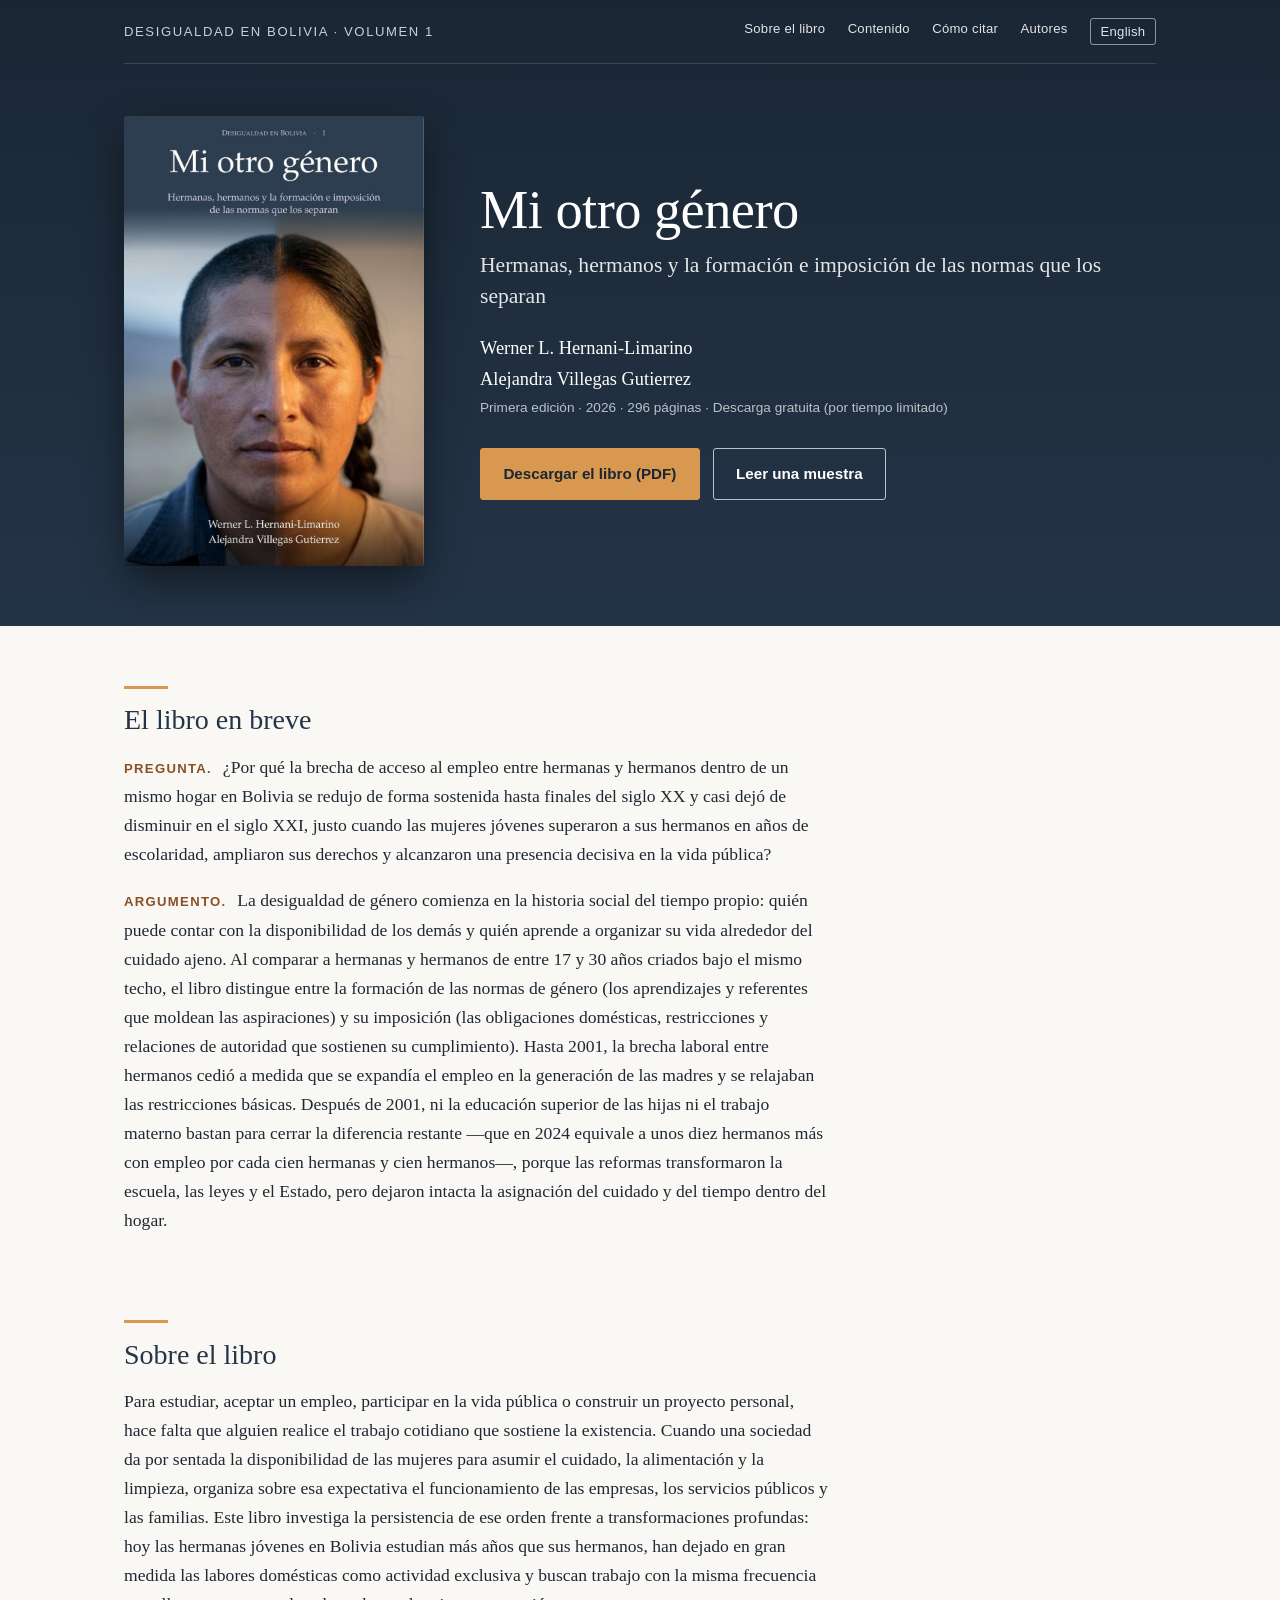
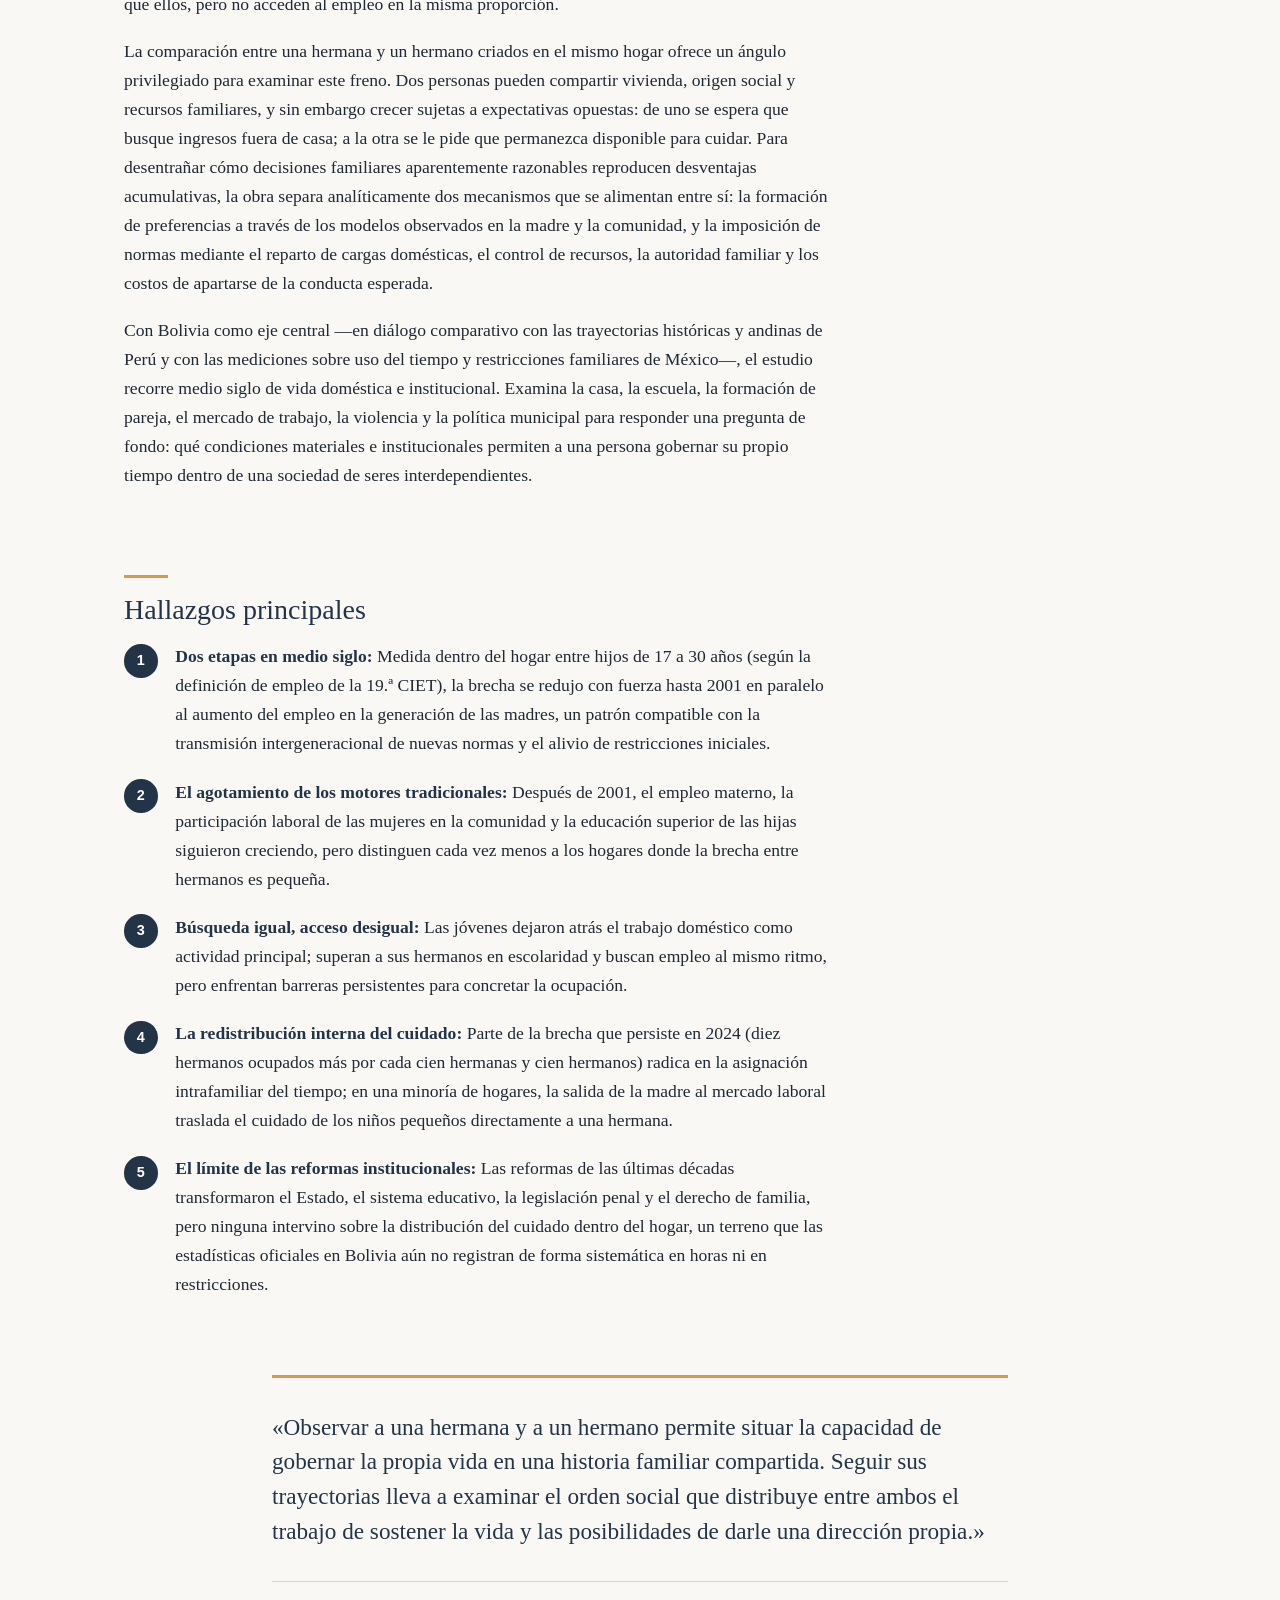
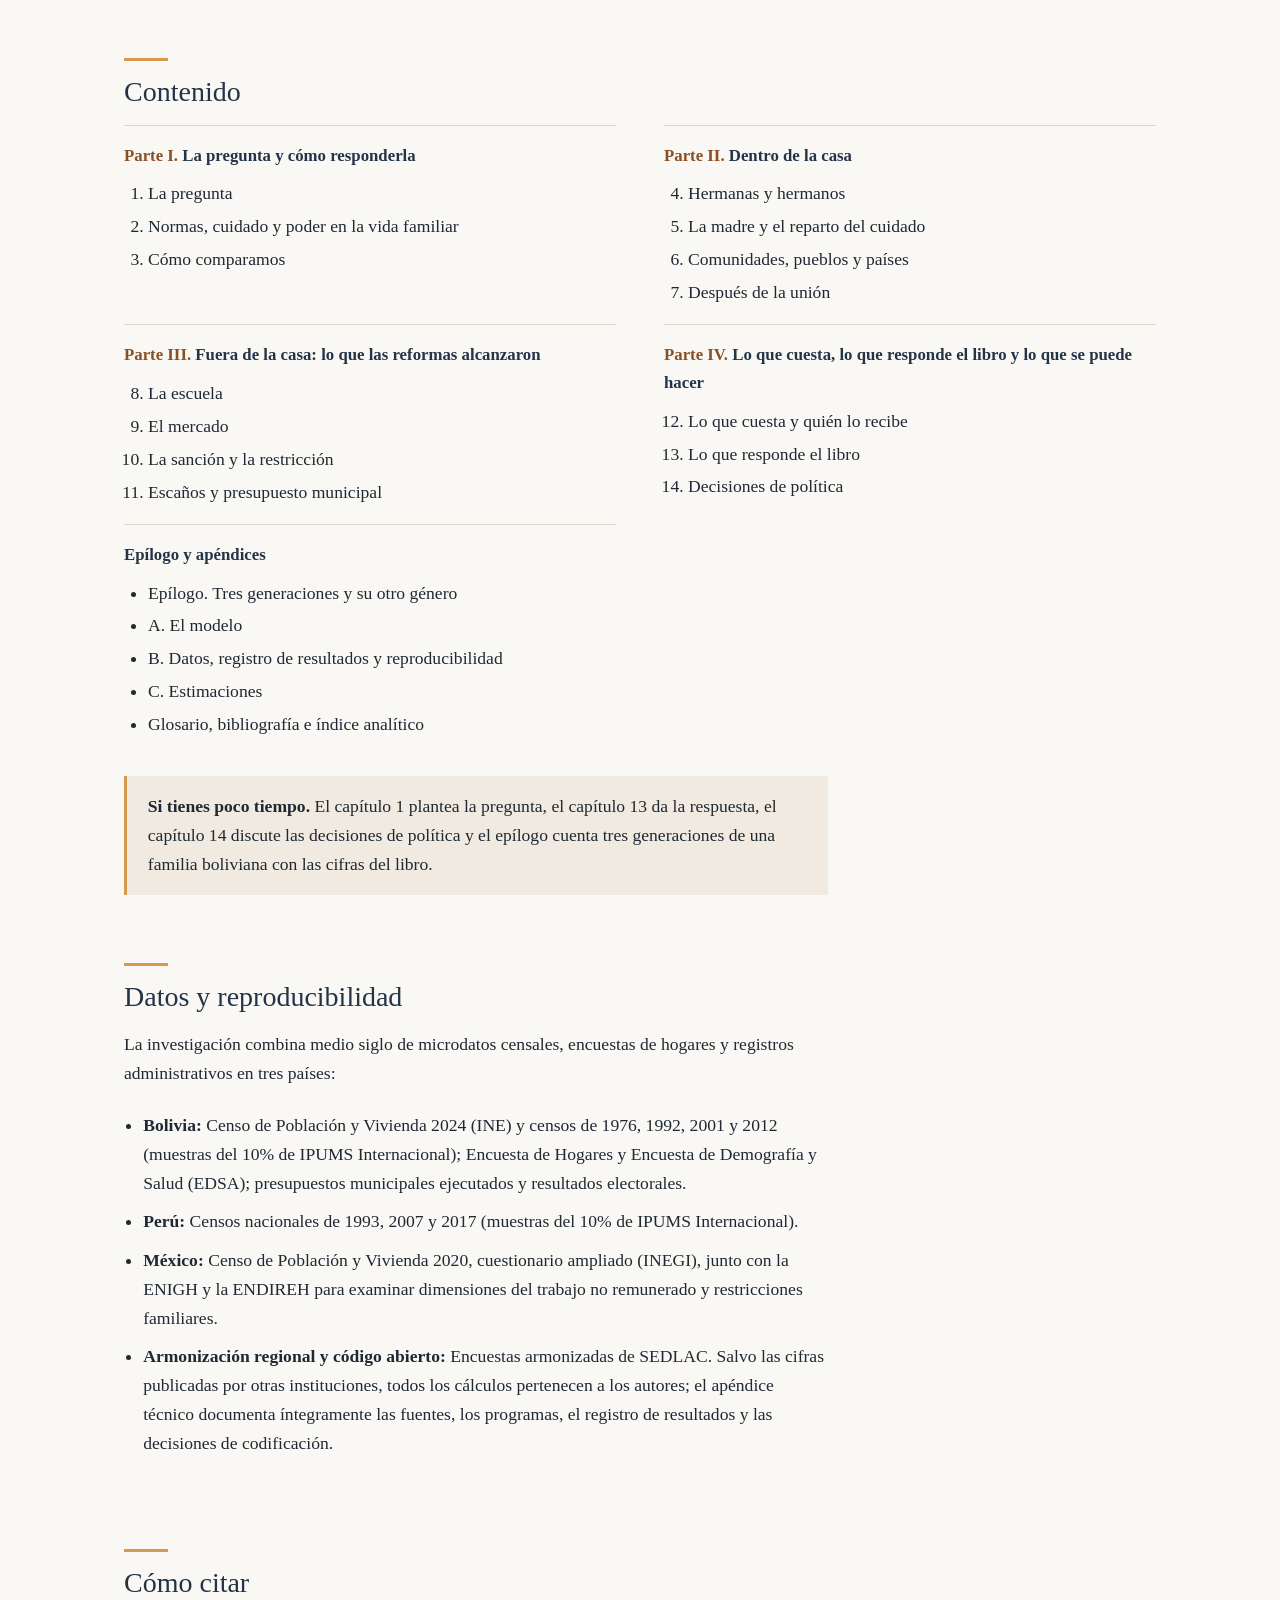
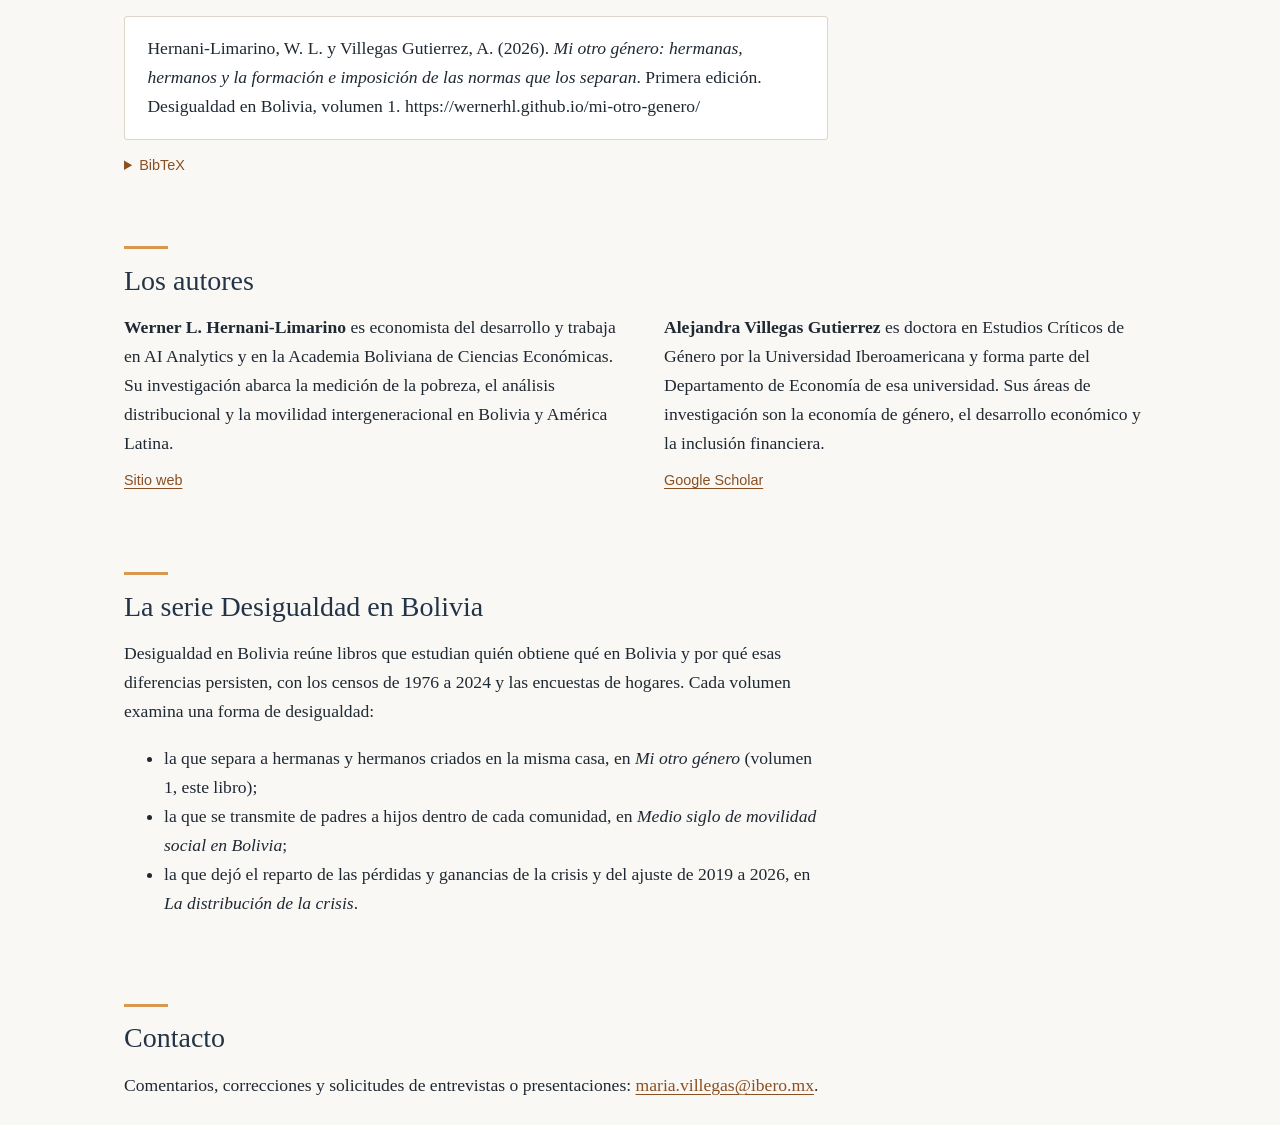
==== commit d62a8b25: "Replace El paisaje roto with Medio siglo de movilidad social en Bolivia New cover, PDF and English a" ====
--- a/mi-otro-genero/index.html
+++ b/mi-otro-genero/index.html
@@ -223,7 +223,7 @@
     <p>Desigualdad en Bolivia reúne libros que estudian quién obtiene qué en Bolivia y por qué esas diferencias persisten, con los censos de 1976 a 2024 y las encuestas de hogares. Cada volumen examina una forma de desigualdad:</p>
     <ul>
       <li>la que separa a hermanas y hermanos criados en la misma casa, en <em>Mi otro género</em> (volumen 1, este libro);</li>
-      <li>la que se transmite de padres a hijos dentro de cada comunidad, en <em>El paisaje roto</em>;</li>
+      <li>la que se transmite de padres a hijos dentro de cada comunidad, en <em>Medio siglo de movilidad social en Bolivia</em>;</li>
       <li>la que dejó el reparto de las pérdidas y ganancias de la crisis y del ajuste de 2019 a 2026, en <em>La distribución de la crisis</em>.</li>
     </ul>
   </div>
